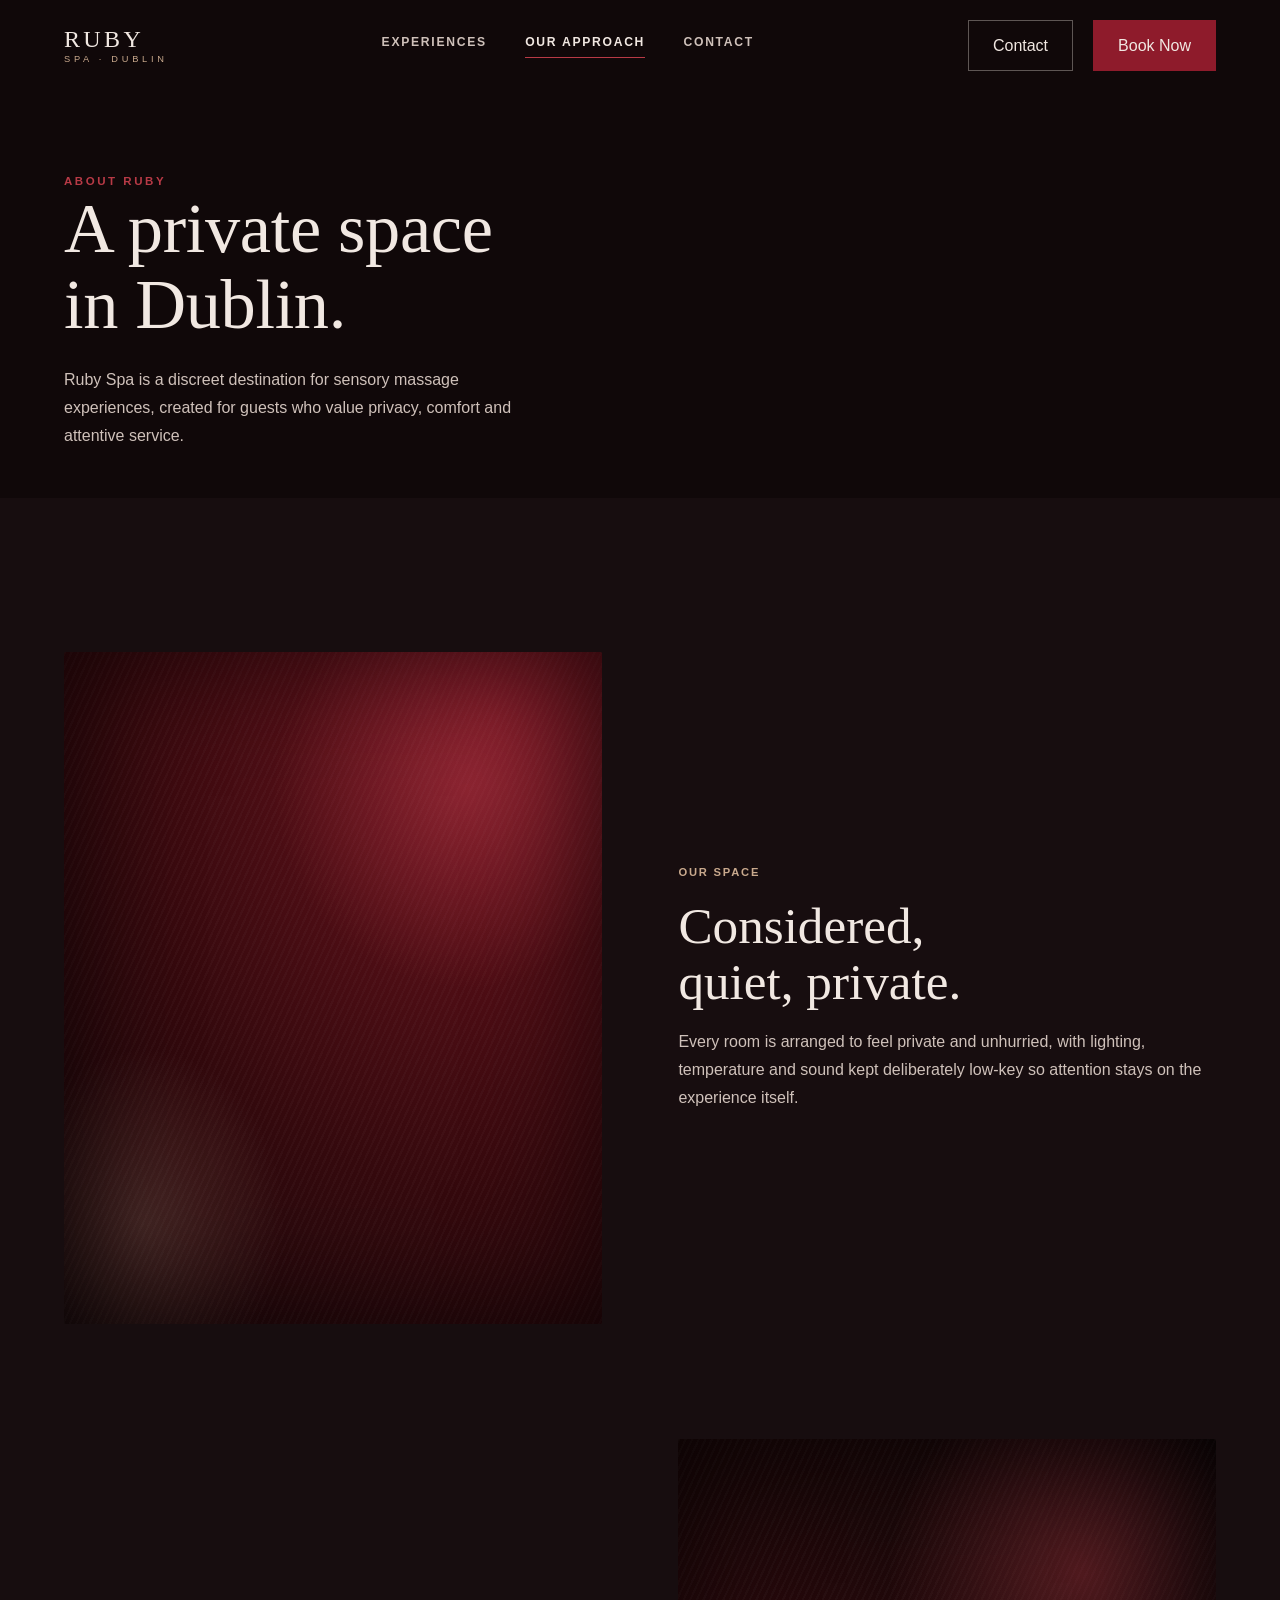
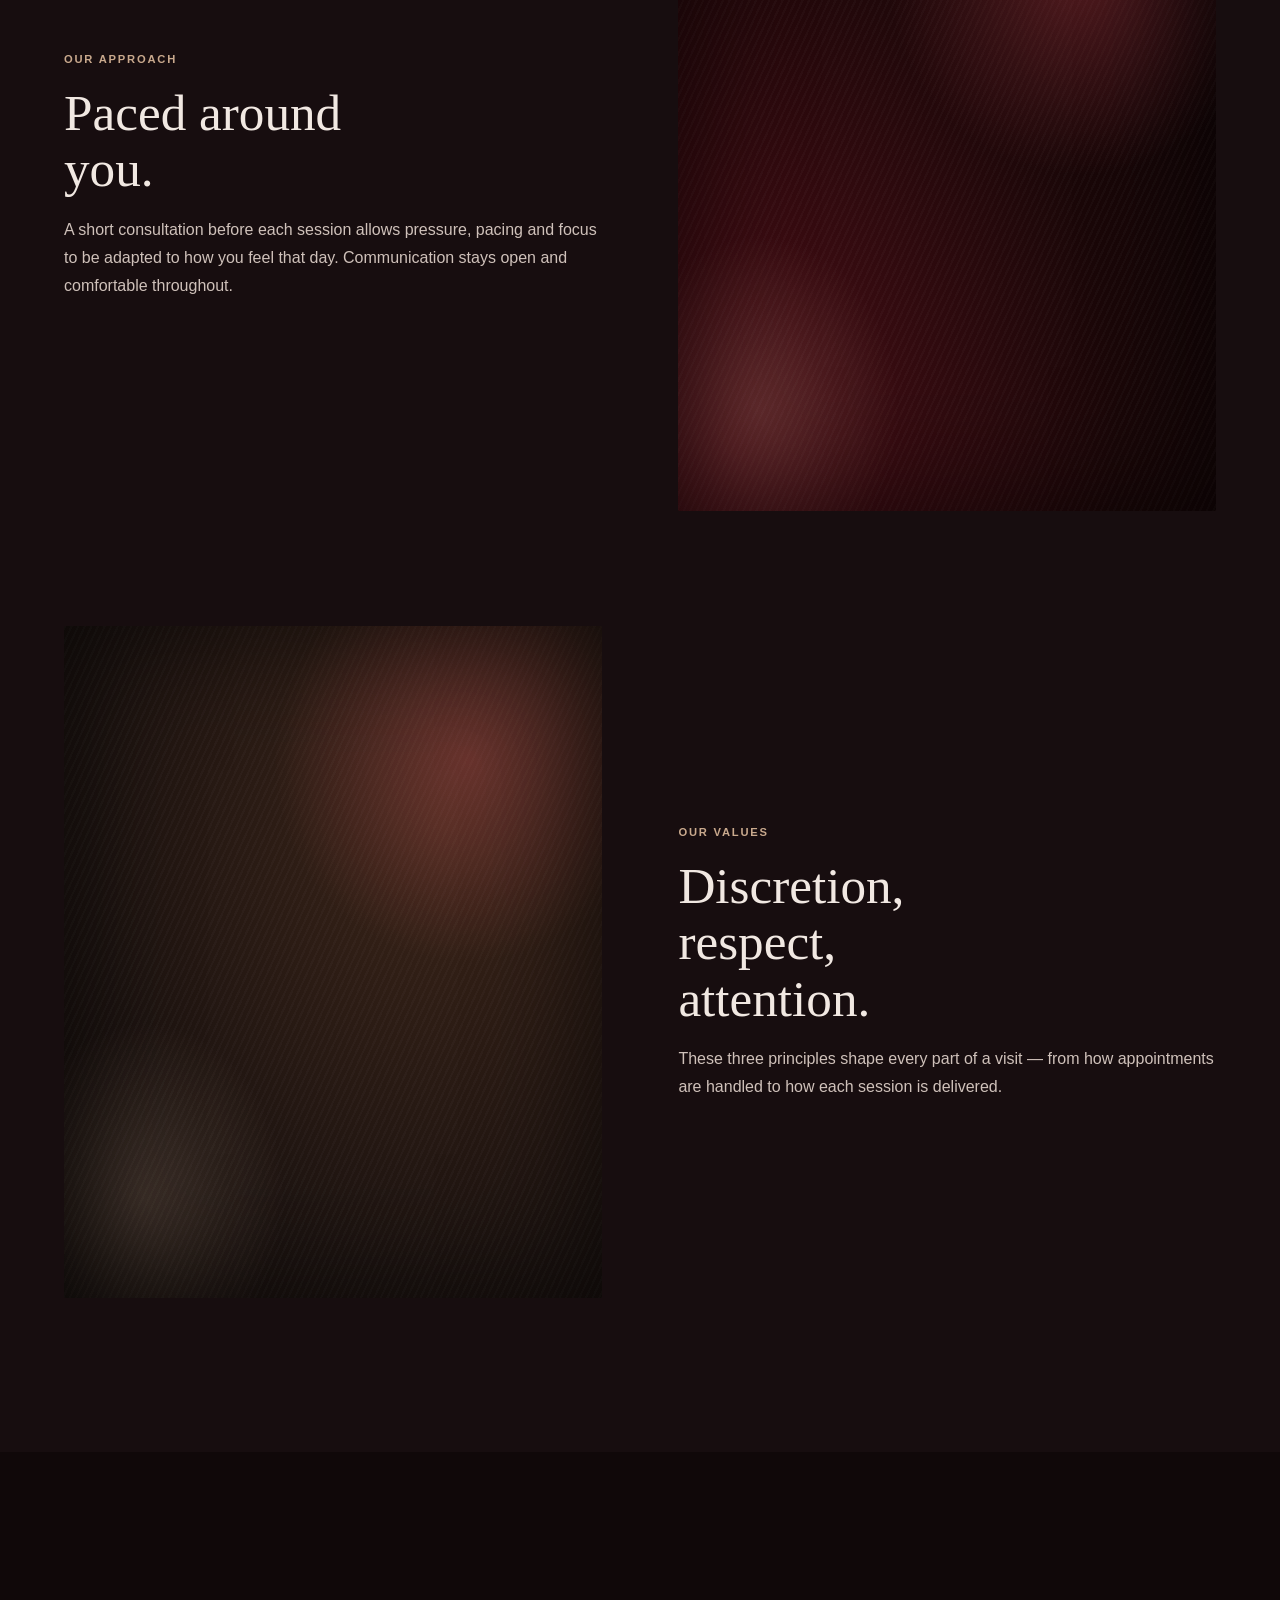
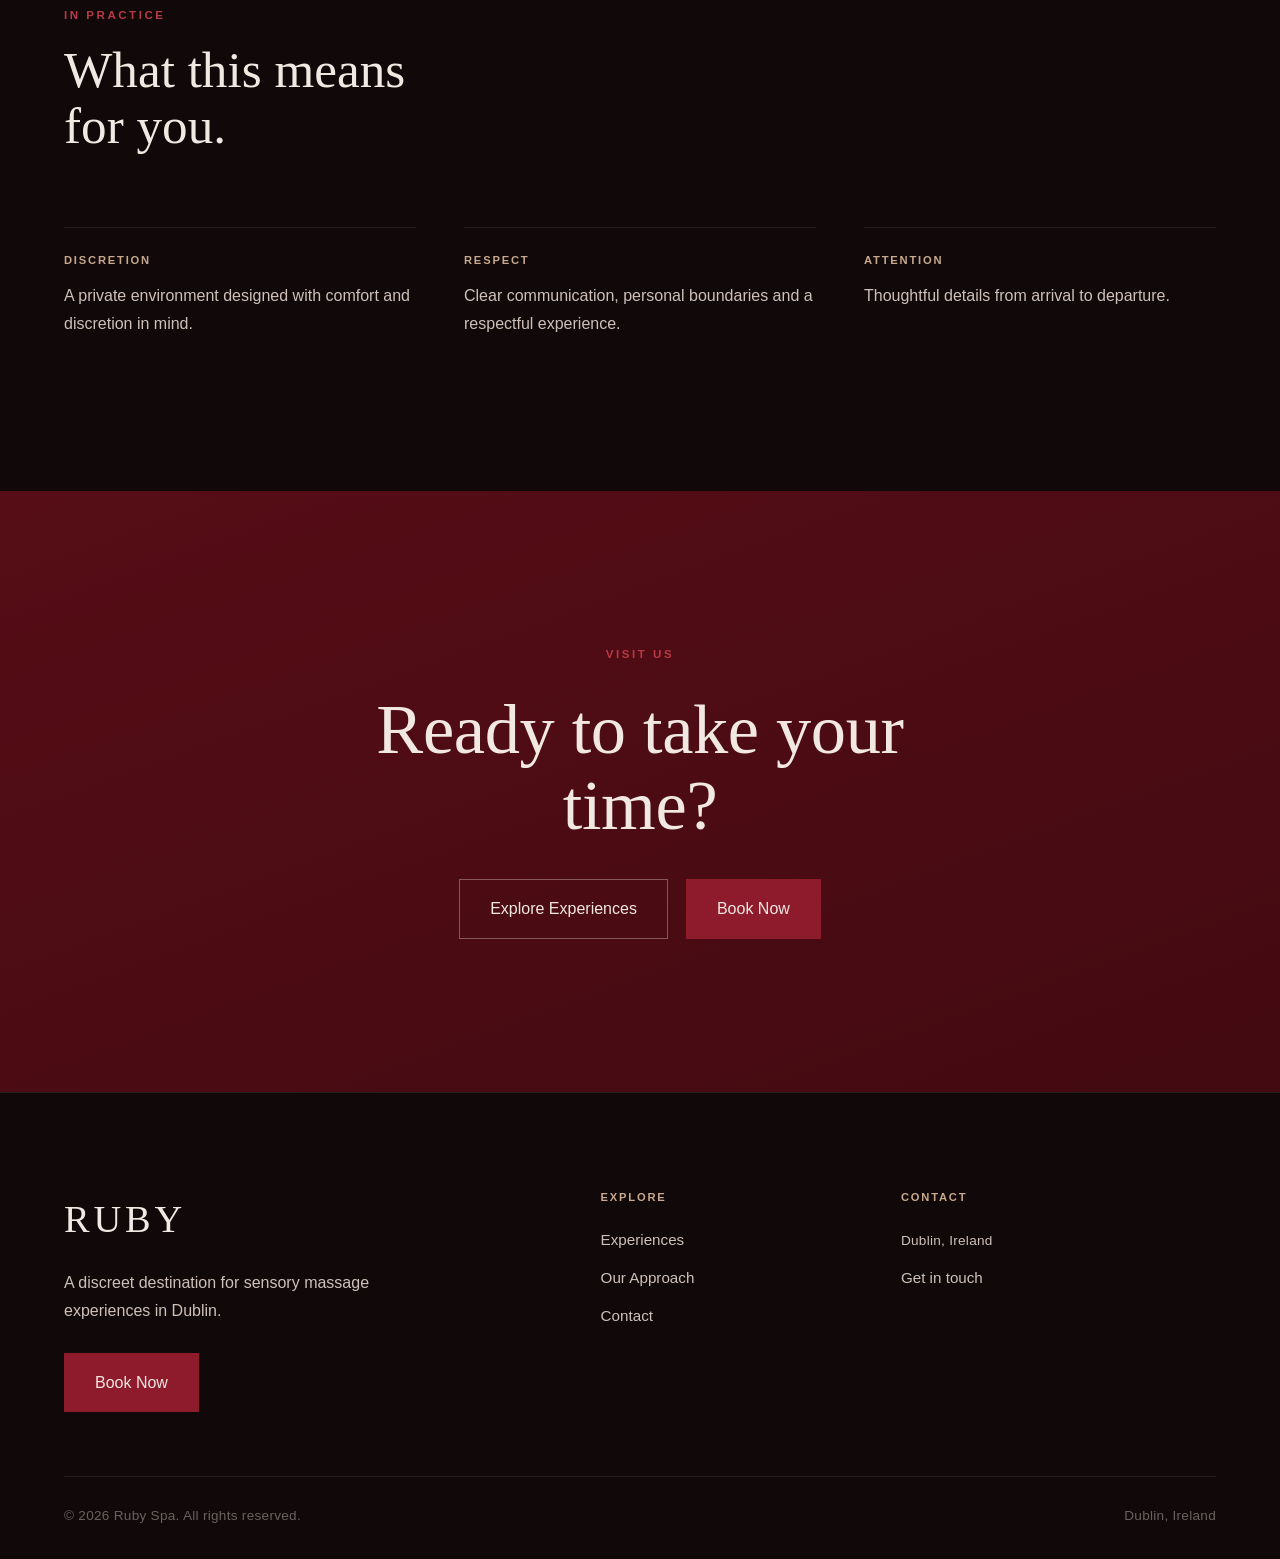
==== about.html @ fb0aacb8 "Initial commit: Ruby Spa premium static rebuild Vanilla HTML5/CSS3/JS reconstruction of rubyspa.ie w" ====
<!DOCTYPE html>
<html lang="en">
<head>
  <meta charset="UTF-8" />
  <meta name="viewport" content="width=device-width, initial-scale=1.0" />
  <title>About — Ruby Spa</title>
  <meta name="description" content="Ruby Spa is a discreet destination for sensory massage experiences in Dublin, created for guests who value privacy and attentive service." />
  <link rel="canonical" href="about.html" />

  <meta property="og:type" content="website" />
  <meta property="og:title" content="About — Ruby Spa" />
  <meta property="og:description" content="A private space in Dublin, created for guests who value privacy and attentive service." />
  <meta property="og:url" content="about.html" />

  <link rel="stylesheet" href="assets/css/style.css" />
</head>
<body>
  <a class="skip-link" href="#main">Skip to content</a>

  <header class="site-header" data-site-header>
    <div class="wrap">
      <a href="index.html" class="logo">RUBY<span>SPA · DUBLIN</span></a>

      <nav class="nav-primary" aria-label="Primary">
        <a href="experiences.html" data-nav-link>Experiences</a>
        <a href="about.html" data-nav-link>Our Approach</a>
        <a href="contact.html" data-nav-link>Contact</a>
      </nav>

      <div class="header-actions">
        <a href="contact.html" class="btn btn-secondary">Contact</a>
        <button class="btn btn-primary" data-book-now>Book Now</button>
        <button class="menu-toggle" data-menu-toggle aria-label="Open menu" aria-expanded="false" aria-controls="mobile-menu">
          <span></span><span></span><span></span>
        </button>
      </div>
    </div>
  </header>

  <div class="mobile-menu" id="mobile-menu" data-mobile-menu>
    <nav aria-label="Mobile">
      <a href="index.html">Home</a>
      <a href="experiences.html">Experiences</a>
      <a href="about.html">Our Approach</a>
      <a href="contact.html">Contact</a>
    </nav>
    <div class="mobile-menu-footer">
      <button class="btn btn-primary" data-book-now>Book Now</button>
      <span class="caption">Dublin, Ireland</span>
    </div>
  </div>

  <main id="main">
    <section class="section about-hero section--espresso">
      <div class="wrap">
        <p class="eyebrow reveal">About Ruby</p>
        <h1 class="h1 reveal reveal-delay-1">A private space<br />in Dublin.</h1>
        <p class="body reveal reveal-delay-2">
          Ruby Spa is a discreet destination for sensory massage experiences, created for guests who value privacy, comfort and attentive service.
        </p>
      </div>
    </section>

    <section class="section section--raised">
      <div class="wrap">
        <div class="about-block">
          <div class="about-figure reveal">
            <div class="photo photo--silk"></div>
          </div>
          <div class="about-copy">
            <p class="label reveal">Our Space</p>
            <h2 class="h2 reveal reveal-delay-1">Considered, quiet, private.</h2>
            <p class="body reveal reveal-delay-2">
              Every room is arranged to feel private and unhurried, with lighting, temperature and sound kept deliberately low-key so attention stays on the experience itself.
            </p>
          </div>
        </div>

        <div class="about-block">
          <div class="about-figure reveal">
            <div class="photo photo--velvet"></div>
          </div>
          <div class="about-copy">
            <p class="label reveal">Our Approach</p>
            <h2 class="h2 reveal reveal-delay-1">Paced around you.</h2>
            <p class="body reveal reveal-delay-2">
              A short consultation before each session allows pressure, pacing and focus to be adapted to how you feel that day. Communication stays open and comfortable throughout.
            </p>
          </div>
        </div>

        <div class="about-block">
          <div class="about-figure reveal">
            <div class="photo photo--copper"></div>
          </div>
          <div class="about-copy">
            <p class="label reveal">Our Values</p>
            <h2 class="h2 reveal reveal-delay-1">Discretion, respect, attention.</h2>
            <p class="body reveal reveal-delay-2">
              These three principles shape every part of a visit — from how appointments are handled to how each session is delivered.
            </p>
          </div>
        </div>
      </div>
    </section>

    <section class="section section--espresso">
      <div class="wrap">
        <div class="section-head">
          <p class="eyebrow reveal">In Practice</p>
          <h2 class="h2 reveal reveal-delay-1">What this means for you.</h2>
        </div>
        <div class="values-list">
          <div class="values-item reveal">
            <p class="label">Discretion</p>
            <p class="body">A private environment designed with comfort and discretion in mind.</p>
          </div>
          <div class="values-item reveal reveal-delay-1">
            <p class="label">Respect</p>
            <p class="body">Clear communication, personal boundaries and a respectful experience.</p>
          </div>
          <div class="values-item reveal reveal-delay-2">
            <p class="label">Attention</p>
            <p class="body">Thoughtful details from arrival to departure.</p>
          </div>
        </div>
      </div>
    </section>

    <section class="section section--ruby">
      <div class="wrap atmosphere">
        <p class="eyebrow reveal">Visit Us</p>
        <h2 class="h1 reveal reveal-delay-1">Ready to take your time?</h2>
        <div class="hero-actions reveal reveal-delay-2" style="justify-content:center;margin-top:8px;">
          <a href="experiences.html" class="btn btn-secondary">Explore Experiences</a>
          <button class="btn btn-primary" data-book-now>Book Now</button>
        </div>
      </div>
    </section>
  </main>

  <footer class="site-footer">
    <div class="wrap">
      <div class="footer-top">
        <div class="footer-brand">
          <div class="footer-logo">RUBY</div>
          <p class="body footer-desc">A discreet destination for sensory massage experiences in Dublin.</p>
          <button class="btn btn-primary" data-book-now>Book Now</button>
        </div>
        <div class="footer-col">
          <p class="label">Explore</p>
          <ul>
            <li><a href="experiences.html">Experiences</a></li>
            <li><a href="about.html">Our Approach</a></li>
            <li><a href="contact.html">Contact</a></li>
          </ul>
        </div>
        <div class="footer-col">
          <p class="label">Contact</p>
          <ul>
            <li><span class="caption">Dublin, Ireland</span></li>
            <li><a href="contact.html">Get in touch</a></li>
          </ul>
        </div>
      </div>
      <div class="footer-bottom">
        <span class="caption">© <span data-year></span> Ruby Spa. All rights reserved.</span>
        <span class="caption">Dublin, Ireland</span>
      </div>
    </div>
  </footer>

  <script src="assets/js/main.js"></script>
</body>
</html>
---- assets/css/style.css ----
/* ============================================================
   RUBY SPA — Stylesheet
   ============================================================
   1. Reset
   2. Variables
   3. Typography
   4. Utilities
   5. Buttons
   6. Header
   7. Hero
   8. Sections
   9. Experiences
   10. About
   11. Contact
   12. Footer
   13. Animations
   14. Responsive
   15. Accessibility
   ============================================================ */

/* ============================================================
   1. RESET
   ============================================================ */
*,
*::before,
*::after {
  box-sizing: border-box;
  margin: 0;
  padding: 0;
}

html {
  scroll-behavior: smooth;
}

body {
  min-height: 100vh;
  overflow-x: hidden;
}

img {
  max-width: 100%;
  display: block;
}

a {
  color: inherit;
  text-decoration: none;
}

ul,
ol {
  list-style: none;
}

button,
input,
textarea {
  font: inherit;
  color: inherit;
  background: none;
  border: none;
}

button {
  cursor: pointer;
}

/* ============================================================
   2. VARIABLES
   ============================================================ */
:root {
  /* Brand palette */
  --ruby-deep: #560d16;
  --ruby: #8e1b2b;
  --ruby-light: #b83a46;
  --espresso: #160b0d;
  --ivory: #f1e8e2;
  --muted-ivory: #cfc1ba;
  --copper: #c9a98d;

  /* Derived surfaces */
  --surface-0: #100809;
  --surface-1: #170d0f;
  --surface-2: #1f1315;
  --surface-hairline: rgba(241, 232, 226, 0.1);
  --surface-hairline-strong: rgba(241, 232, 226, 0.18);
  --overlay-scrim: rgba(11, 6, 7, 0.55);

  /* Type */
  --font-display: "Cormorant Garamond", "Times New Roman", serif;
  --font-body: "Manrope", -apple-system, BlinkMacSystemFont, "Segoe UI", sans-serif;

  /* Motion */
  --ease-editorial: cubic-bezier(0.22, 1, 0.36, 1);
  --dur-fast: 250ms;
  --dur-med: 450ms;
  --dur-slow: 700ms;

  /* Layout */
  --max-width: 1360px;
  --gutter: clamp(20px, 5vw, 72px);
  --header-h: 92px;
  --header-h-scrolled: 72px;
}

/* ============================================================
   3. TYPOGRAPHY
   ============================================================ */
@import url("https://fonts.googleapis.com/css2?family=Cormorant+Garamond:ital,wght@0,300;0,400;0,500;0,600;1,400&family=Manrope:wght@300;400;500;600;700&display=swap");

body {
  background: var(--espresso);
  color: var(--ivory);
  font-family: var(--font-body);
  font-weight: 400;
  line-height: 1.6;
  font-size: 16px;
  -webkit-font-smoothing: antialiased;
  -moz-osx-font-smoothing: grayscale;
}

.display {
  font-family: var(--font-display);
  font-weight: 400;
  line-height: 1.02;
  letter-spacing: -0.01em;
  font-size: clamp(3.2rem, 8vw, 7.5rem);
}

.h1 {
  font-family: var(--font-display);
  font-weight: 400;
  line-height: 1.08;
  letter-spacing: -0.005em;
  font-size: clamp(2.6rem, 5.5vw, 4.6rem);
}

.h2 {
  font-family: var(--font-display);
  font-weight: 400;
  line-height: 1.1;
  font-size: clamp(2rem, 4vw, 3.2rem);
}

.h3 {
  font-family: var(--font-display);
  font-weight: 500;
  line-height: 1.2;
  font-size: clamp(1.4rem, 2.4vw, 1.9rem);
}

.body {
  font-family: var(--font-body);
  font-weight: 400;
  font-size: clamp(1rem, 1.1vw, 1.125rem);
  line-height: 1.75;
  color: var(--muted-ivory);
}

.eyebrow {
  font-family: var(--font-body);
  font-weight: 600;
  font-size: 0.72rem;
  letter-spacing: 0.22em;
  text-transform: uppercase;
  color: var(--ruby-light);
}

.caption {
  font-family: var(--font-body);
  font-weight: 400;
  font-size: 0.85rem;
  letter-spacing: 0.02em;
  color: var(--muted-ivory);
}

.label {
  font-family: var(--font-body);
  font-weight: 600;
  font-size: 0.7rem;
  letter-spacing: 0.16em;
  text-transform: uppercase;
  color: var(--copper);
}

.button {
  font-family: var(--font-body);
  font-weight: 600;
  font-size: 0.78rem;
  letter-spacing: 0.14em;
  text-transform: uppercase;
}

p a {
  color: var(--ruby-light);
  border-bottom: 1px solid currentColor;
}

/* ============================================================
   4. UTILITIES
   ============================================================ */
.wrap {
  width: 100%;
  max-width: var(--max-width);
  margin: 0 auto;
  padding-left: var(--gutter);
  padding-right: var(--gutter);
}

.section {
  position: relative;
  padding: clamp(72px, 12vw, 160px) 0;
}

.section--tight {
  padding: clamp(48px, 8vw, 96px) 0;
}

.section--ruby {
  background: linear-gradient(160deg, var(--ruby-deep) 0%, #430a11 100%);
}

.section--espresso {
  background: var(--surface-0);
}

.section--raised {
  background: var(--surface-1);
}

.rule {
  height: 1px;
  width: 100%;
  background: var(--surface-hairline);
  border: none;
}

.rule--accent {
  height: 1px;
  width: 48px;
  background: var(--ruby-light);
  border: none;
}

.num {
  font-family: var(--font-display);
  font-weight: 300;
  color: transparent;
  -webkit-text-stroke: 1px var(--surface-hairline-strong);
  font-size: clamp(4rem, 10vw, 9rem);
  line-height: 1;
  user-select: none;
}

.center {
  text-align: center;
}

.visually-hidden {
  position: absolute;
  width: 1px;
  height: 1px;
  padding: 0;
  margin: -1px;
  overflow: hidden;
  clip: rect(0, 0, 0, 0);
  white-space: nowrap;
  border: 0;
}

.reveal {
  opacity: 0;
  transform: translateY(28px);
  transition: opacity var(--dur-slow) var(--ease-editorial),
    transform var(--dur-slow) var(--ease-editorial);
}

.reveal.is-visible {
  opacity: 1;
  transform: translateY(0);
}

.reveal-delay-1 { transition-delay: 90ms; }
.reveal-delay-2 { transition-delay: 180ms; }
.reveal-delay-3 { transition-delay: 270ms; }
.reveal-delay-4 { transition-delay: 360ms; }

/* Generated atmosphere surfaces (stand-ins for photography) */
.photo {
  position: relative;
  width: 100%;
  overflow: hidden;
  background: radial-gradient(120% 140% at 20% 15%, #3a0d14 0%, #1c0709 55%, #0c0405 100%);
}

.photo::before {
  content: "";
  position: absolute;
  inset: 0;
  background-image:
    radial-gradient(60% 50% at 75% 20%, rgba(184, 58, 70, 0.35), transparent 60%),
    radial-gradient(40% 40% at 15% 85%, rgba(201, 169, 141, 0.18), transparent 65%),
    repeating-linear-gradient(115deg, rgba(255, 255, 255, 0.025) 0 2px, transparent 2px 6px);
  mix-blend-mode: screen;
}

.photo::after {
  content: "";
  position: absolute;
  inset: 0;
  box-shadow: inset 0 0 120px rgba(0, 0, 0, 0.55);
}

.photo--silk { background: radial-gradient(130% 130% at 80% 10%, #6e131e 0%, #34090d 55%, #100608 100%); }
.photo--velvet { background: radial-gradient(120% 140% at 10% 90%, #4a0e16 0%, #1a0708 60%, #0b0405 100%); }
.photo--copper { background: radial-gradient(120% 120% at 70% 30%, #3a2418 0%, #1c1310 55%, #0d0908 100%); }
.photo--espresso { background: radial-gradient(120% 120% at 30% 70%, #2a1214 0%, #150a0b 60%, #0a0405 100%); }

/* ============================================================
   5. BUTTONS
   ============================================================ */
.btn {
  position: relative;
  display: inline-flex;
  align-items: center;
  gap: 10px;
  padding: 16px 30px;
  transition: background var(--dur-fast) var(--ease-editorial),
    border-color var(--dur-fast) var(--ease-editorial),
    color var(--dur-fast) var(--ease-editorial),
    transform var(--dur-fast) var(--ease-editorial);
}

.btn-primary {
  background: var(--ruby);
  color: var(--ivory);
  border: 1px solid var(--ruby);
}

.btn-primary:hover {
  background: var(--ruby-light);
  border-color: var(--ruby-light);
  transform: translateY(-2px);
}

.btn-secondary {
  background: transparent;
  color: var(--ivory);
  border: 1px solid rgba(241, 232, 226, 0.35);
}

.btn-secondary:hover {
  border-color: var(--ivory);
  background: rgba(241, 232, 226, 0.06);
  transform: translateY(-2px);
}

.btn:focus-visible {
  outline: 1px solid var(--ivory);
  outline-offset: 4px;
}

.link-arrow {
  display: inline-flex;
  align-items: center;
  gap: 8px;
  font-family: var(--font-body);
  font-weight: 600;
  font-size: 0.78rem;
  letter-spacing: 0.12em;
  text-transform: uppercase;
  color: var(--ivory);
  padding-bottom: 4px;
  border-bottom: 1px solid rgba(241, 232, 226, 0.25);
  transition: border-color var(--dur-fast) var(--ease-editorial), gap var(--dur-fast) var(--ease-editorial);
}

.link-arrow:hover {
  border-color: var(--ruby-light);
  gap: 12px;
}

.link-arrow svg {
  width: 14px;
  height: 14px;
  transition: transform var(--dur-fast) var(--ease-editorial);
}

.link-arrow:hover svg {
  transform: translateX(3px);
}

/* ============================================================
   6. HEADER
   ============================================================ */
.site-header {
  position: fixed;
  top: 0;
  left: 0;
  right: 0;
  z-index: 100;
  height: var(--header-h);
  display: flex;
  align-items: center;
  background: transparent;
  border-bottom: 1px solid transparent;
  transition: height var(--dur-med) var(--ease-editorial),
    background var(--dur-med) var(--ease-editorial),
    border-color var(--dur-med) var(--ease-editorial),
    backdrop-filter var(--dur-med) var(--ease-editorial);
}

.site-header.is-scrolled {
  height: var(--header-h-scrolled);
  background: rgba(16, 8, 9, 0.78);
  backdrop-filter: blur(14px);
  -webkit-backdrop-filter: blur(14px);
  border-bottom: 1px solid var(--surface-hairline);
}

.site-header .wrap {
  display: flex;
  align-items: center;
  justify-content: space-between;
  width: 100%;
}

.logo {
  font-family: var(--font-display);
  font-size: 1.5rem;
  letter-spacing: 0.14em;
  color: var(--ivory);
  line-height: 1;
  display: flex;
  flex-direction: column;
}

.logo span {
  font-family: var(--font-body);
  font-size: 0.58rem;
  letter-spacing: 0.4em;
  color: var(--copper);
  margin-top: 4px;
}

.nav-primary {
  display: flex;
  align-items: center;
  gap: clamp(28px, 3vw, 48px);
}

.nav-primary a {
  font-family: var(--font-body);
  font-size: 0.76rem;
  font-weight: 600;
  letter-spacing: 0.14em;
  text-transform: uppercase;
  color: var(--muted-ivory);
  position: relative;
  padding-bottom: 6px;
}

.nav-primary a::after {
  content: "";
  position: absolute;
  left: 0;
  bottom: 0;
  height: 1px;
  width: 0;
  background: var(--ruby-light);
  transition: width var(--dur-fast) var(--ease-editorial);
}

.nav-primary a:hover,
.nav-primary a.is-active {
  color: var(--ivory);
}

.nav-primary a:hover::after,
.nav-primary a.is-active::after {
  width: 100%;
}

.header-actions {
  display: flex;
  align-items: center;
  gap: 20px;
}

.header-actions .btn {
  padding: 12px 24px;
}

.menu-toggle {
  display: none;
  flex-direction: column;
  justify-content: center;
  gap: 5px;
  width: 32px;
  height: 32px;
  z-index: 210;
}

.menu-toggle span {
  display: block;
  height: 1px;
  width: 100%;
  background: var(--ivory);
  transition: transform var(--dur-fast) var(--ease-editorial),
    opacity var(--dur-fast) var(--ease-editorial);
}

.menu-toggle[aria-expanded="true"] span:nth-child(1) {
  transform: translateY(6px) rotate(45deg);
}

.menu-toggle[aria-expanded="true"] span:nth-child(2) {
  opacity: 0;
}

.menu-toggle[aria-expanded="true"] span:nth-child(3) {
  transform: translateY(-6px) rotate(-45deg);
}

/* Mobile fullscreen menu */
.mobile-menu {
  position: fixed;
  inset: 0;
  z-index: 200;
  background: var(--espresso);
  display: flex;
  flex-direction: column;
  justify-content: center;
  padding: var(--gutter);
  opacity: 0;
  visibility: hidden;
  transform: translateY(-12px);
  transition: opacity var(--dur-med) var(--ease-editorial),
    transform var(--dur-med) var(--ease-editorial),
    visibility 0s linear var(--dur-med);
}

.mobile-menu.is-open {
  opacity: 1;
  visibility: visible;
  transform: translateY(0);
  transition: opacity var(--dur-med) var(--ease-editorial),
    transform var(--dur-med) var(--ease-editorial),
    visibility 0s linear 0s;
}

.mobile-menu nav {
  display: flex;
  flex-direction: column;
  gap: 6px;
}

.mobile-menu a {
  font-family: var(--font-display);
  font-size: clamp(2.4rem, 11vw, 3.4rem);
  color: var(--ivory);
  padding: 10px 0;
  border-bottom: 1px solid var(--surface-hairline);
  opacity: 0;
  transform: translateY(16px);
  transition: opacity var(--dur-med) var(--ease-editorial),
    transform var(--dur-med) var(--ease-editorial),
    color var(--dur-fast) var(--ease-editorial);
}

.mobile-menu.is-open a {
  opacity: 1;
  transform: translateY(0);
}

.mobile-menu.is-open a:nth-child(1) { transition-delay: 80ms; }
.mobile-menu.is-open a:nth-child(2) { transition-delay: 140ms; }
.mobile-menu.is-open a:nth-child(3) { transition-delay: 200ms; }
.mobile-menu.is-open a:nth-child(4) { transition-delay: 260ms; }

.mobile-menu a:hover {
  color: var(--ruby-light);
}

.mobile-menu-footer {
  margin-top: 48px;
  display: flex;
  flex-direction: column;
  gap: 20px;
  align-items: flex-start;
}

body.menu-open {
  overflow: hidden;
}

/* ============================================================
   7. HERO
   ============================================================ */
.hero {
  position: relative;
  min-height: 100vh;
  display: flex;
  align-items: flex-end;
  overflow: hidden;
  background: var(--espresso);
}

.hero-bg {
  position: absolute;
  inset: -4%;
  z-index: 0;
  background:
    radial-gradient(60% 55% at 78% 18%, rgba(184, 58, 70, 0.4), transparent 60%),
    radial-gradient(45% 45% at 12% 85%, rgba(201, 169, 141, 0.14), transparent 65%),
    radial-gradient(140% 120% at 30% 10%, #4a0e16 0%, #1c0708 55%, #0a0405 100%);
  will-change: transform;
  transition: transform 120ms linear;
}

.hero-bg::after {
  content: "";
  position: absolute;
  inset: 0;
  background-image: repeating-linear-gradient(
    100deg,
    rgba(255, 255, 255, 0.02) 0 2px,
    transparent 2px 5px
  );
}

.hero-scrim {
  position: absolute;
  inset: 0;
  z-index: 1;
  background: linear-gradient(180deg, rgba(11, 6, 7, 0.25) 0%, rgba(11, 6, 7, 0.35) 45%, rgba(9, 5, 6, 0.92) 100%);
}

.hero-content {
  position: relative;
  z-index: 2;
  width: 100%;
  padding-bottom: clamp(64px, 9vw, 112px);
}

.hero-content .eyebrow {
  margin-bottom: 22px;
}

.hero-content .display {
  color: var(--ivory);
  max-width: 16ch;
}

.hero-content .display em {
  font-style: italic;
  color: var(--ruby-light);
}

.hero-sub {
  margin-top: 26px;
  max-width: 46ch;
}

.hero-actions {
  margin-top: 40px;
  display: flex;
  flex-wrap: wrap;
  gap: 18px;
}

.hero-scroll {
  position: absolute;
  right: var(--gutter);
  bottom: 40px;
  z-index: 2;
  display: flex;
  align-items: center;
  gap: 14px;
  color: var(--muted-ivory);
}

.hero-scroll .caption {
  writing-mode: vertical-rl;
  letter-spacing: 0.2em;
  text-transform: uppercase;
  font-size: 0.68rem;
}

.scroll-indicator {
  width: 1px;
  height: 56px;
  background: rgba(241, 232, 226, 0.25);
  position: relative;
  overflow: hidden;
}

.scroll-indicator::after {
  content: "";
  position: absolute;
  top: -100%;
  left: 0;
  width: 100%;
  height: 100%;
  background: var(--ruby-light);
  animation: scrollLine 2.2s var(--ease-editorial) infinite;
}

@keyframes scrollLine {
  0% { top: -100%; }
  60% { top: 100%; }
  100% { top: 100%; }
}

/* ============================================================
   8. SECTIONS — shared editorial layouts
   ============================================================ */

/* Intro (asymmetric two-column) */
.intro-grid {
  display: grid;
  grid-template-columns: 0.85fr 1.15fr;
  gap: clamp(32px, 6vw, 96px);
  align-items: center;
}

.intro-figure {
  position: relative;
}

.intro-figure .photo {
  aspect-ratio: 4 / 5;
  border-radius: 2px;
}

.intro-num {
  position: absolute;
  top: -32px;
  left: -18px;
  z-index: 1;
}

.intro-copy .eyebrow {
  margin-bottom: 20px;
}

.intro-copy .h2 {
  margin-bottom: 24px;
  max-width: 12ch;
}

.intro-copy .body {
  max-width: 46ch;
  margin-bottom: 32px;
}

/* Atmosphere (pause section) */
.atmosphere {
  text-align: center;
  display: flex;
  flex-direction: column;
  align-items: center;
  gap: 28px;
}

.atmosphere .h1 {
  max-width: 18ch;
}

.atmosphere .body {
  max-width: 40ch;
  margin: 0 auto;
}

.atmosphere-figure {
  margin-top: 48px;
  width: 100%;
  max-width: 920px;
}

.atmosphere-figure .photo {
  aspect-ratio: 21 / 9;
  border-radius: 2px;
}

/* Editorial image reveal */
.editorial-image {
  position: relative;
  width: 100%;
  height: clamp(420px, 70vh, 820px);
  overflow: hidden;
}

.editorial-image .photo {
  position: absolute;
  inset: 0;
  height: 100%;
  transform: scale(1.08);
  transition: transform 1.4s var(--ease-editorial);
}

.editorial-image.is-visible .photo {
  transform: scale(1);
}

.editorial-caption {
  position: absolute;
  left: var(--gutter);
  bottom: clamp(32px, 6vw, 72px);
  z-index: 2;
  color: var(--ivory);
}

.editorial-caption .num {
  margin-bottom: 8px;
}

.editorial-caption .h2 {
  text-transform: uppercase;
  letter-spacing: 0.01em;
}

/* Approach (three vertical editorial blocks) */
.approach-list {
  display: flex;
  flex-direction: column;
}

.approach-item {
  display: grid;
  grid-template-columns: 140px 1fr;
  gap: clamp(24px, 4vw, 64px);
  padding: clamp(36px, 5vw, 56px) 0;
  border-top: 1px solid var(--surface-hairline);
  align-items: baseline;
}

.approach-item:last-child {
  border-bottom: 1px solid var(--surface-hairline);
}

.approach-item .label {
  color: var(--ruby-light);
}

.approach-item .h2 {
  margin-bottom: 14px;
}

.approach-item .body {
  max-width: 52ch;
}

/* Section headers */
.section-head {
  margin-bottom: clamp(40px, 6vw, 72px);
}

.section-head .eyebrow {
  margin-bottom: 18px;
}

.section-head .h2 {
  max-width: 16ch;
}

/* ============================================================
   9. EXPERIENCES
   ============================================================ */
.menu-list {
  display: flex;
  flex-direction: column;
}

.menu-item {
  display: grid;
  grid-template-columns: 90px 1.1fr 1fr;
  align-items: center;
  gap: clamp(20px, 4vw, 48px);
  padding: clamp(28px, 4vw, 44px) 0;
  border-top: 1px solid var(--surface-hairline);
  transition: background var(--dur-fast) var(--ease-editorial);
}

.menu-list .menu-item:last-child {
  border-bottom: 1px solid var(--surface-hairline);
}

.menu-item-num {
  font-family: var(--font-display);
  font-size: 1.4rem;
  color: var(--copper);
}

.menu-item-info .h3 {
  margin-bottom: 8px;
  transition: transform var(--dur-med) var(--ease-editorial), color var(--dur-fast) var(--ease-editorial);
}

.menu-item-meta {
  display: flex;
  gap: 16px;
  align-items: center;
}

.menu-item-figure {
  position: relative;
  overflow: hidden;
  aspect-ratio: 5 / 4;
  border-radius: 2px;
}

.menu-item-figure .photo {
  position: absolute;
  inset: 0;
  transition: transform var(--dur-slow) var(--ease-editorial);
}

.menu-item-price {
  font-family: var(--font-display);
  font-size: 1.3rem;
  color: var(--ivory);
}

.menu-item-actions {
  display: flex;
  align-items: center;
  justify-content: space-between;
  gap: 16px;
  margin-top: 18px;
}

.menu-item-rule {
  height: 1px;
  width: 32px;
  background: var(--ruby-light);
  transition: width var(--dur-med) var(--ease-editorial);
}

.menu-item:hover .menu-item-figure .photo {
  transform: scale(1.03);
}

.menu-item:hover .menu-item-info .h3 {
  transform: translateX(6px);
  color: var(--ruby-light);
}

.menu-item:hover .menu-item-rule {
  width: 56px;
}

/* Experience detail page */
.exp-detail-head {
  display: grid;
  grid-template-columns: 1fr 1fr;
  gap: clamp(32px, 6vw, 80px);
  align-items: center;
}

.exp-detail-figure .photo {
  aspect-ratio: 4 / 5;
  border-radius: 2px;
}

.exp-detail-meta {
  display: flex;
  gap: 24px;
  align-items: center;
  margin: 22px 0 28px;
}

.exp-detail-price {
  font-family: var(--font-display);
  font-size: 2rem;
  color: var(--ivory);
}

.exp-detail-body {
  margin-top: clamp(56px, 8vw, 96px);
  display: grid;
  grid-template-columns: 1fr 1fr;
  gap: clamp(32px, 6vw, 80px);
}

.exp-detail-block h3 {
  margin-bottom: 16px;
}

.exp-detail-block .body {
  max-width: 52ch;
}

.exp-detail-block ul {
  display: flex;
  flex-direction: column;
  gap: 10px;
}

.exp-detail-block ul li {
  padding-left: 18px;
  position: relative;
  color: var(--muted-ivory);
  font-size: 0.98rem;
}

.exp-detail-block ul li::before {
  content: "";
  position: absolute;
  left: 0;
  top: 10px;
  width: 6px;
  height: 1px;
  background: var(--ruby-light);
}

.exp-detail-cta {
  margin-top: clamp(48px, 7vw, 80px);
  display: flex;
  align-items: center;
  gap: 24px;
  flex-wrap: wrap;
}

/* Experiences index intro */
.experiences-hero {
  padding-top: calc(var(--header-h) + 64px);
}

/* ============================================================
   10. ABOUT
   ============================================================ */
.about-hero {
  padding-top: calc(var(--header-h) + 80px);
  padding-bottom: 48px;
}

.about-hero .h1 {
  max-width: 14ch;
}

.about-hero .body {
  margin-top: 24px;
  max-width: 54ch;
}

.about-block {
  display: grid;
  grid-template-columns: 1fr 1fr;
  gap: clamp(32px, 6vw, 88px);
  align-items: center;
}

.about-block:nth-child(even) .about-figure {
  order: 2;
}

.about-figure .photo {
  aspect-ratio: 4 / 5;
  border-radius: 2px;
}

.about-copy .label {
  margin-bottom: 16px;
}

.about-copy .h2 {
  margin-bottom: 18px;
  max-width: 12ch;
}

.about-block + .about-block {
  margin-top: clamp(64px, 9vw, 120px);
}

.values-list {
  display: grid;
  grid-template-columns: repeat(3, 1fr);
  gap: clamp(24px, 4vw, 48px);
}

.values-item {
  padding-top: 24px;
  border-top: 1px solid var(--surface-hairline);
}

.values-item .label {
  margin-bottom: 12px;
}

/* ============================================================
   11. CONTACT
   ============================================================ */
.contact-hero {
  padding-top: calc(var(--header-h) + 80px);
  padding-bottom: 48px;
}

.contact-hero .h1 {
  max-width: 16ch;
}

.contact-grid {
  display: grid;
  grid-template-columns: 1fr 1fr;
  gap: clamp(32px, 6vw, 88px);
}

.contact-details {
  display: flex;
  flex-direction: column;
  gap: clamp(28px, 4vw, 44px);
}

.contact-detail {
  padding-top: 20px;
  border-top: 1px solid var(--surface-hairline);
}

.contact-detail .label {
  margin-bottom: 10px;
}

.contact-detail .h3 {
  margin-bottom: 4px;
}

.contact-detail a:hover {
  color: var(--ruby-light);
}

.contact-map .photo {
  aspect-ratio: 4 / 3.4;
  border-radius: 2px;
  display: flex;
  align-items: center;
  justify-content: center;
}

.contact-map .photo span {
  font-family: var(--font-body);
  font-size: 0.72rem;
  letter-spacing: 0.16em;
  text-transform: uppercase;
  color: var(--muted-ivory);
}

.before-visit {
  margin-top: clamp(64px, 9vw, 120px);
}

.before-visit-grid {
  display: grid;
  grid-template-columns: repeat(2, 1fr);
  gap: clamp(24px, 4vw, 48px);
  margin-top: clamp(32px, 5vw, 56px);
}

.before-visit-item {
  padding-top: 22px;
  border-top: 1px solid var(--surface-hairline);
}

.before-visit-item .label {
  margin-bottom: 10px;
}

/* ============================================================
   12. FOOTER
   ============================================================ */
.site-footer {
  background: var(--surface-0);
  border-top: 1px solid var(--surface-hairline);
  padding: clamp(56px, 8vw, 96px) 0 32px;
}

.footer-top {
  display: grid;
  grid-template-columns: 1.2fr 0.6fr 0.8fr;
  gap: clamp(32px, 5vw, 64px);
  padding-bottom: clamp(40px, 6vw, 64px);
}

.footer-logo {
  font-family: var(--font-display);
  font-size: 2.4rem;
  letter-spacing: 0.1em;
  color: var(--ivory);
  margin-bottom: 18px;
}

.footer-desc {
  max-width: 36ch;
  margin-bottom: 28px;
}

.footer-col .label {
  margin-bottom: 20px;
}

.footer-col ul {
  display: flex;
  flex-direction: column;
  gap: 12px;
}

.footer-col a {
  color: var(--muted-ivory);
  font-size: 0.95rem;
}

.footer-col a:hover {
  color: var(--ruby-light);
}

.footer-bottom {
  display: flex;
  align-items: center;
  justify-content: space-between;
  flex-wrap: wrap;
  gap: 16px;
  padding-top: 28px;
  border-top: 1px solid var(--surface-hairline);
}

.footer-bottom .caption {
  color: rgba(241, 232, 226, 0.4);
}

/* ============================================================
   13. ANIMATIONS
   ============================================================ */
.fade-up {
  opacity: 0;
  transform: translateY(20px);
  animation: fadeUp var(--dur-slow) var(--ease-editorial) forwards;
}

@keyframes fadeUp {
  to {
    opacity: 1;
    transform: translateY(0);
  }
}

/* Custom cursor (desktop only, opt-in via JS) */
.cursor-dot {
  position: fixed;
  top: 0;
  left: 0;
  width: 10px;
  height: 10px;
  border-radius: 50%;
  border: 1px solid var(--ruby-light);
  pointer-events: none;
  z-index: 300;
  transform: translate(-50%, -50%);
  transition: width var(--dur-fast) var(--ease-editorial),
    height var(--dur-fast) var(--ease-editorial),
    background var(--dur-fast) var(--ease-editorial),
    opacity var(--dur-fast) var(--ease-editorial);
  opacity: 0;
}

.cursor-dot.is-active {
  opacity: 1;
}

.cursor-dot.is-expanded {
  width: 42px;
  height: 42px;
  background: rgba(184, 58, 70, 0.12);
}

/* Custom scrollbar */
::-webkit-scrollbar {
  width: 10px;
}

::-webkit-scrollbar-track {
  background: var(--surface-0);
}

::-webkit-scrollbar-thumb {
  background: #3a1c20;
  border-radius: 6px;
  border: 2px solid var(--surface-0);
}

* {
  scrollbar-width: thin;
  scrollbar-color: #3a1c20 var(--surface-0);
}

/* ============================================================
   14. RESPONSIVE
   ============================================================ */
@media (max-width: 1200px) {
  .footer-top {
    grid-template-columns: 1fr 1fr;
  }

  .footer-top .footer-brand {
    grid-column: 1 / -1;
  }
}

@media (max-width: 992px) {
  .nav-primary {
    display: none;
  }

  .menu-toggle {
    display: flex;
  }

  .intro-grid,
  .about-block,
  .exp-detail-head,
  .exp-detail-body,
  .contact-grid {
    grid-template-columns: 1fr;
  }

  .about-block:nth-child(even) .about-figure {
    order: 0;
  }

  .menu-item {
    grid-template-columns: 1fr;
    row-gap: 18px;
  }

  .menu-item-figure {
    order: -1;
    aspect-ratio: 16 / 10;
  }

  .menu-item-num {
    order: -2;
  }

  .values-list {
    grid-template-columns: 1fr;
    gap: 32px;
  }

  .approach-item {
    grid-template-columns: 1fr;
    gap: 14px;
  }
}

@media (max-width: 768px) {
  :root {
    --header-h: 76px;
    --header-h-scrolled: 64px;
  }

  .hero {
    min-height: 92vh;
  }

  .hero-scroll {
    display: none;
  }

  .header-actions .btn-secondary {
    display: none;
  }

  .before-visit-grid {
    grid-template-columns: 1fr;
  }

  .footer-top {
    grid-template-columns: 1fr;
    gap: 36px;
  }

  body {
    font-size: 15px;
  }
}

@media (max-width: 480px) {
  .hero-actions {
    flex-direction: column;
    align-items: stretch;
  }

  .hero-actions .btn {
    justify-content: center;
  }

  .menu-item-actions {
    flex-wrap: wrap;
  }
}

/* ============================================================
   15. ACCESSIBILITY
   ============================================================ */
a:focus-visible,
button:focus-visible,
input:focus-visible,
textarea:focus-visible {
  outline: 1px solid var(--ivory);
  outline-offset: 3px;
}

.skip-link {
  position: absolute;
  left: 12px;
  top: -60px;
  background: var(--ruby);
  color: var(--ivory);
  padding: 12px 20px;
  z-index: 400;
  transition: top var(--dur-fast) var(--ease-editorial);
}

.skip-link:focus {
  top: 12px;
}

@media (prefers-reduced-motion: reduce) {
  *,
  *::before,
  *::after {
    animation-duration: 0.001ms !important;
    animation-iteration-count: 1 !important;
    transition-duration: 0.001ms !important;
    scroll-behavior: auto !important;
  }

  .hero-bg {
    transform: none !important;
  }

  .reveal {
    opacity: 1;
    transform: none;
  }

  .editorial-image .photo {
    transform: none;
  }

  .cursor-dot {
    display: none;
  }
}
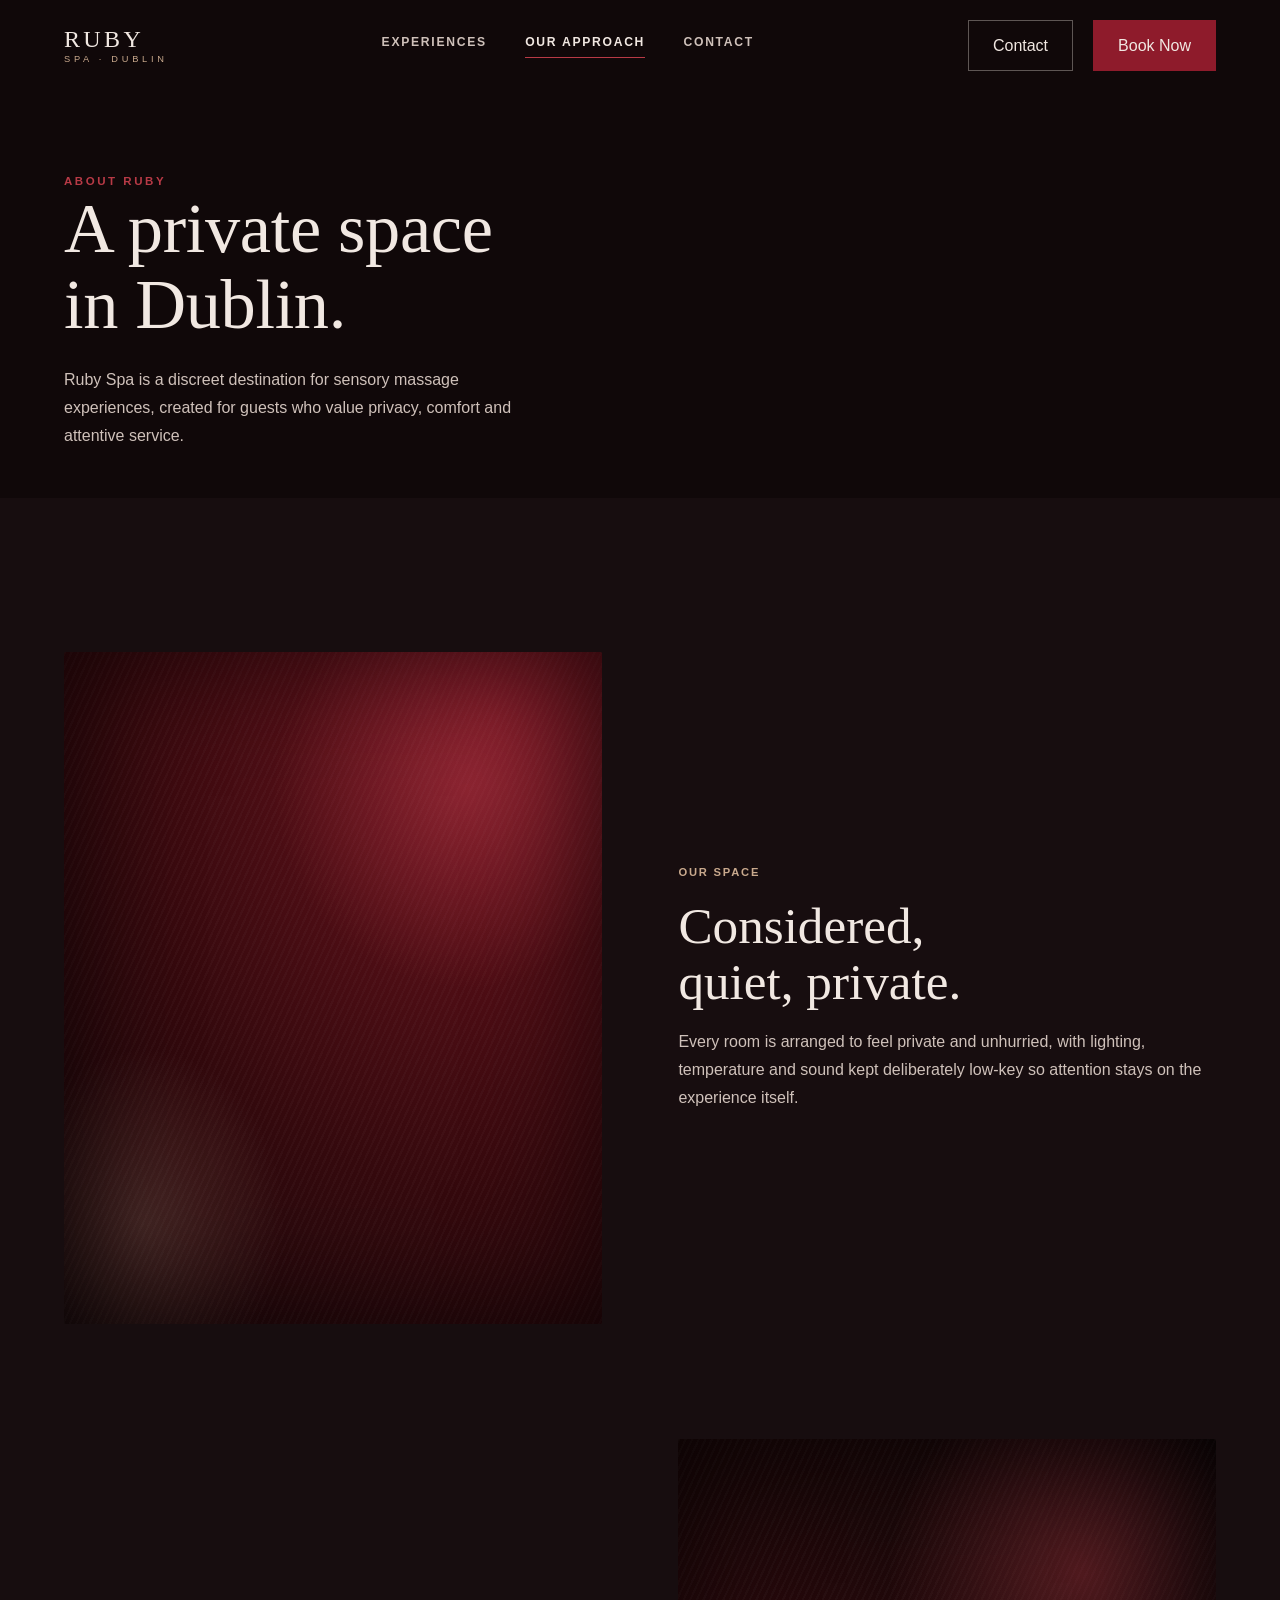
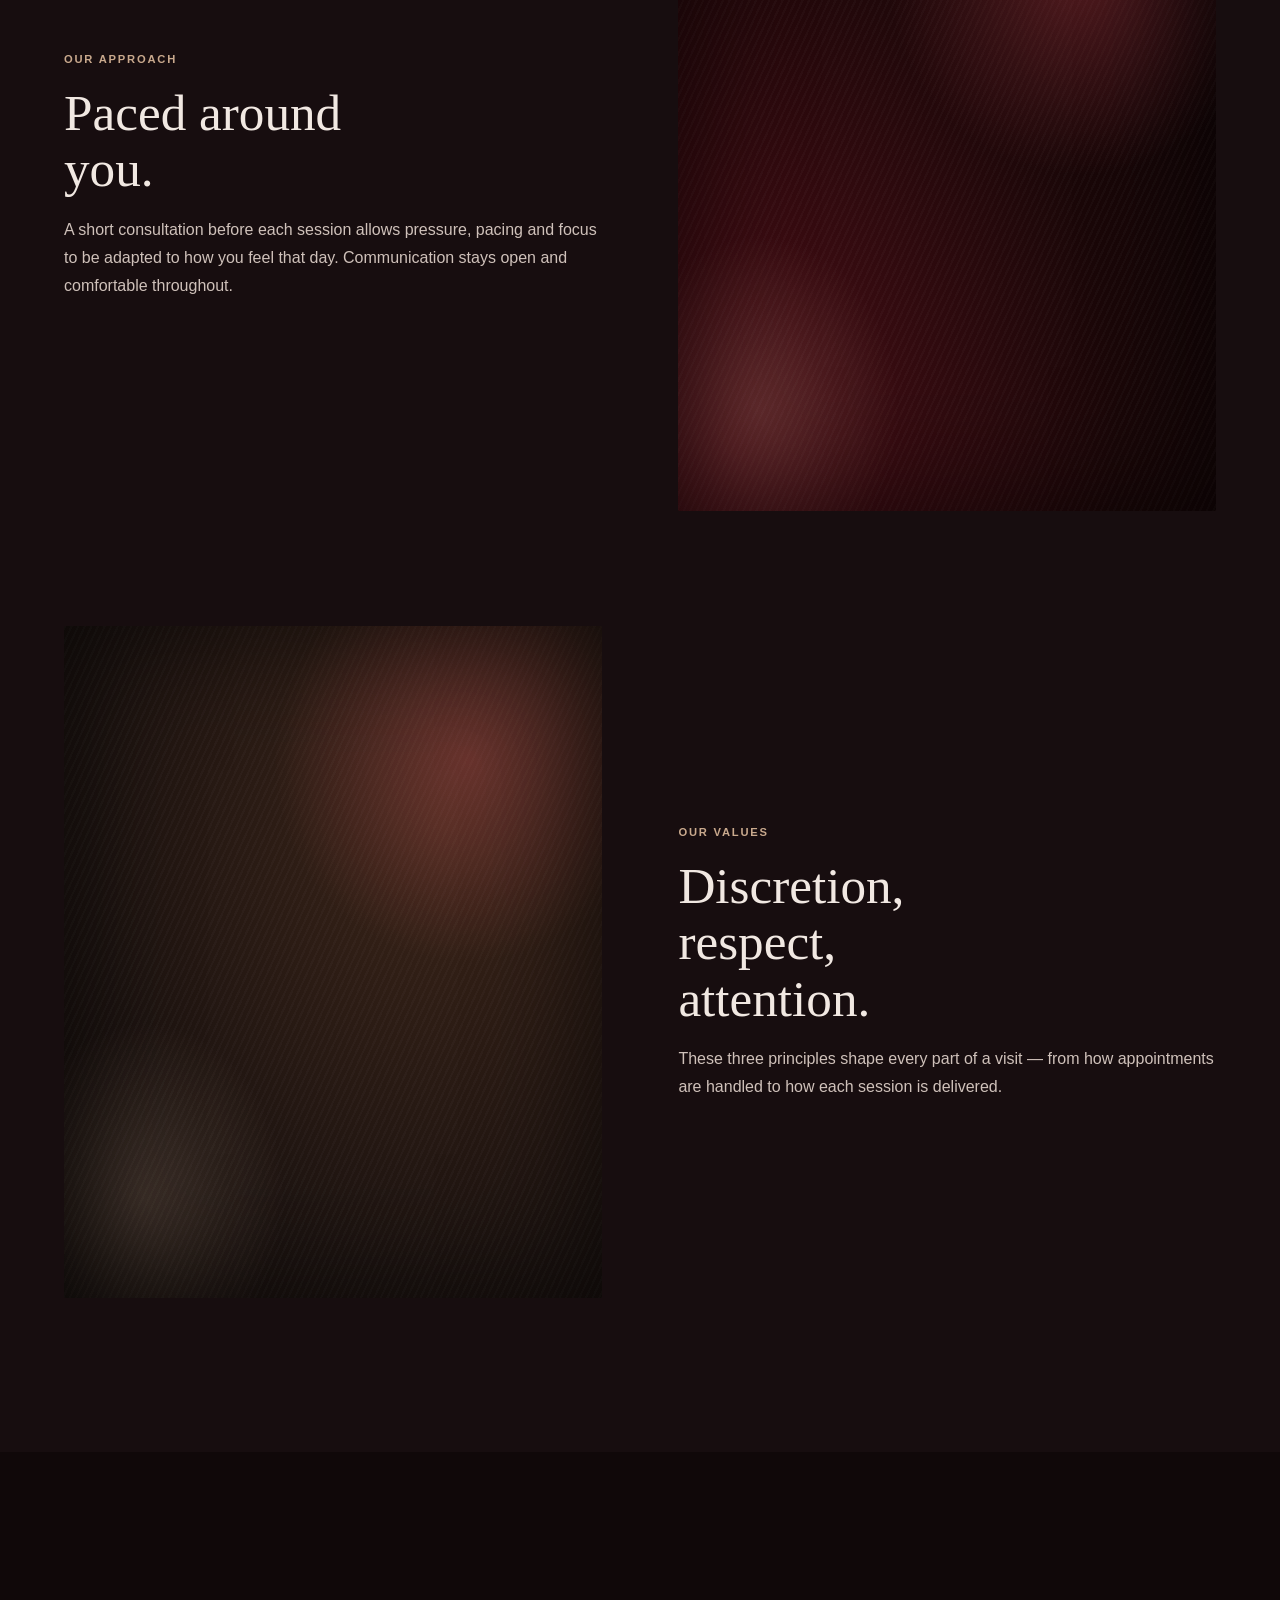
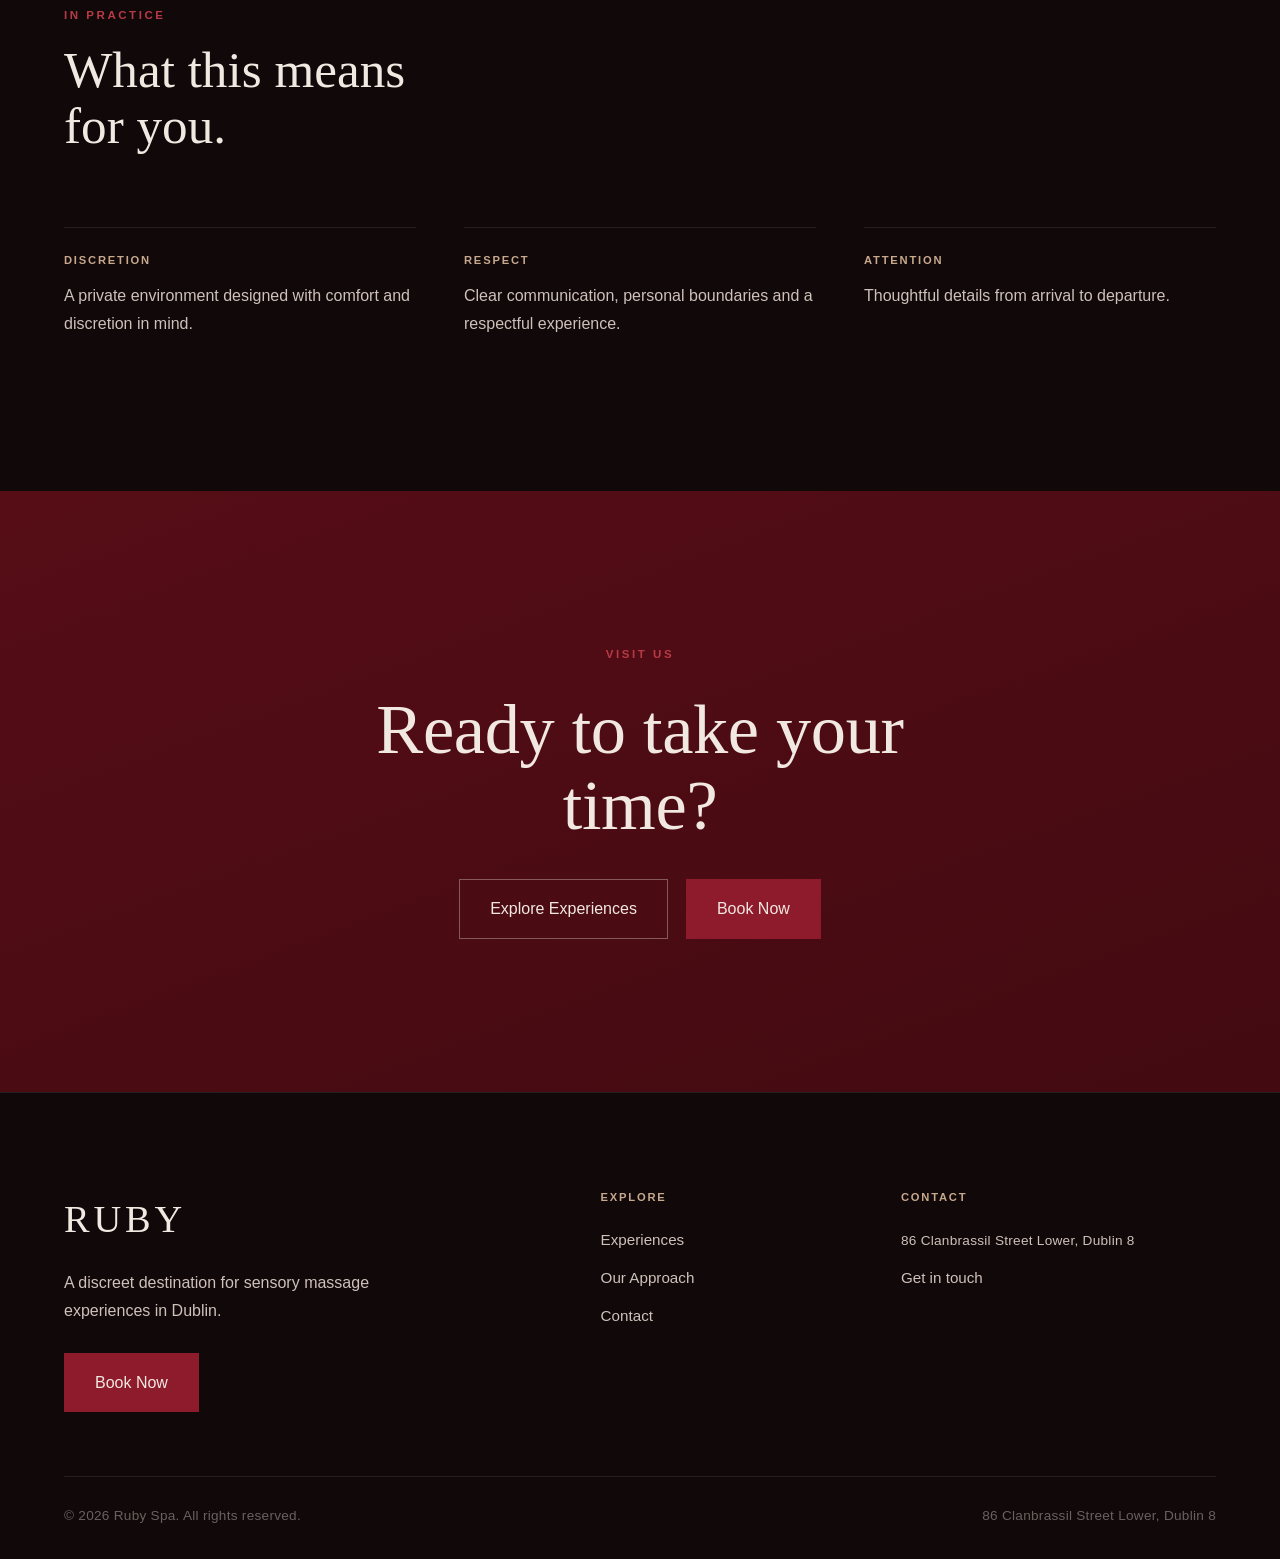
==== commit d4ab1194: "Add real address and embedded map to contact page Replaces placeholder location text with 86 Clanbra" ====
--- a/about.html
+++ b/about.html
@@ -46,7 +46,7 @@
     </nav>
     <div class="mobile-menu-footer">
       <button class="btn btn-primary" data-book-now>Book Now</button>
-      <span class="caption">Dublin, Ireland</span>
+      <span class="caption">86 Clanbrassil Street Lower, Dublin 8</span>
     </div>
   </div>
 
@@ -158,14 +158,14 @@
         <div class="footer-col">
           <p class="label">Contact</p>
           <ul>
-            <li><span class="caption">Dublin, Ireland</span></li>
+            <li><span class="caption">86 Clanbrassil Street Lower, Dublin 8</span></li>
             <li><a href="contact.html">Get in touch</a></li>
           </ul>
         </div>
       </div>
       <div class="footer-bottom">
         <span class="caption">© <span data-year></span> Ruby Spa. All rights reserved.</span>
-        <span class="caption">Dublin, Ireland</span>
+        <span class="caption">86 Clanbrassil Street Lower, Dublin 8</span>
       </div>
     </div>
   </footer>
--- a/assets/css/style.css
+++ b/assets/css/style.css
@@ -1146,6 +1146,24 @@
   color: var(--muted-ivory);
 }
 
+.map-frame {
+  position: relative;
+  width: 100%;
+  aspect-ratio: 4 / 3.4;
+  border-radius: 2px;
+  overflow: hidden;
+  border: 1px solid var(--surface-hairline);
+  filter: grayscale(0.35) sepia(0.15) hue-rotate(300deg) saturate(0.7) brightness(0.85);
+}
+
+.map-frame iframe {
+  position: absolute;
+  inset: 0;
+  width: 100%;
+  height: 100%;
+  border: 0;
+}
+
 .before-visit {
   margin-top: clamp(64px, 9vw, 120px);
 }
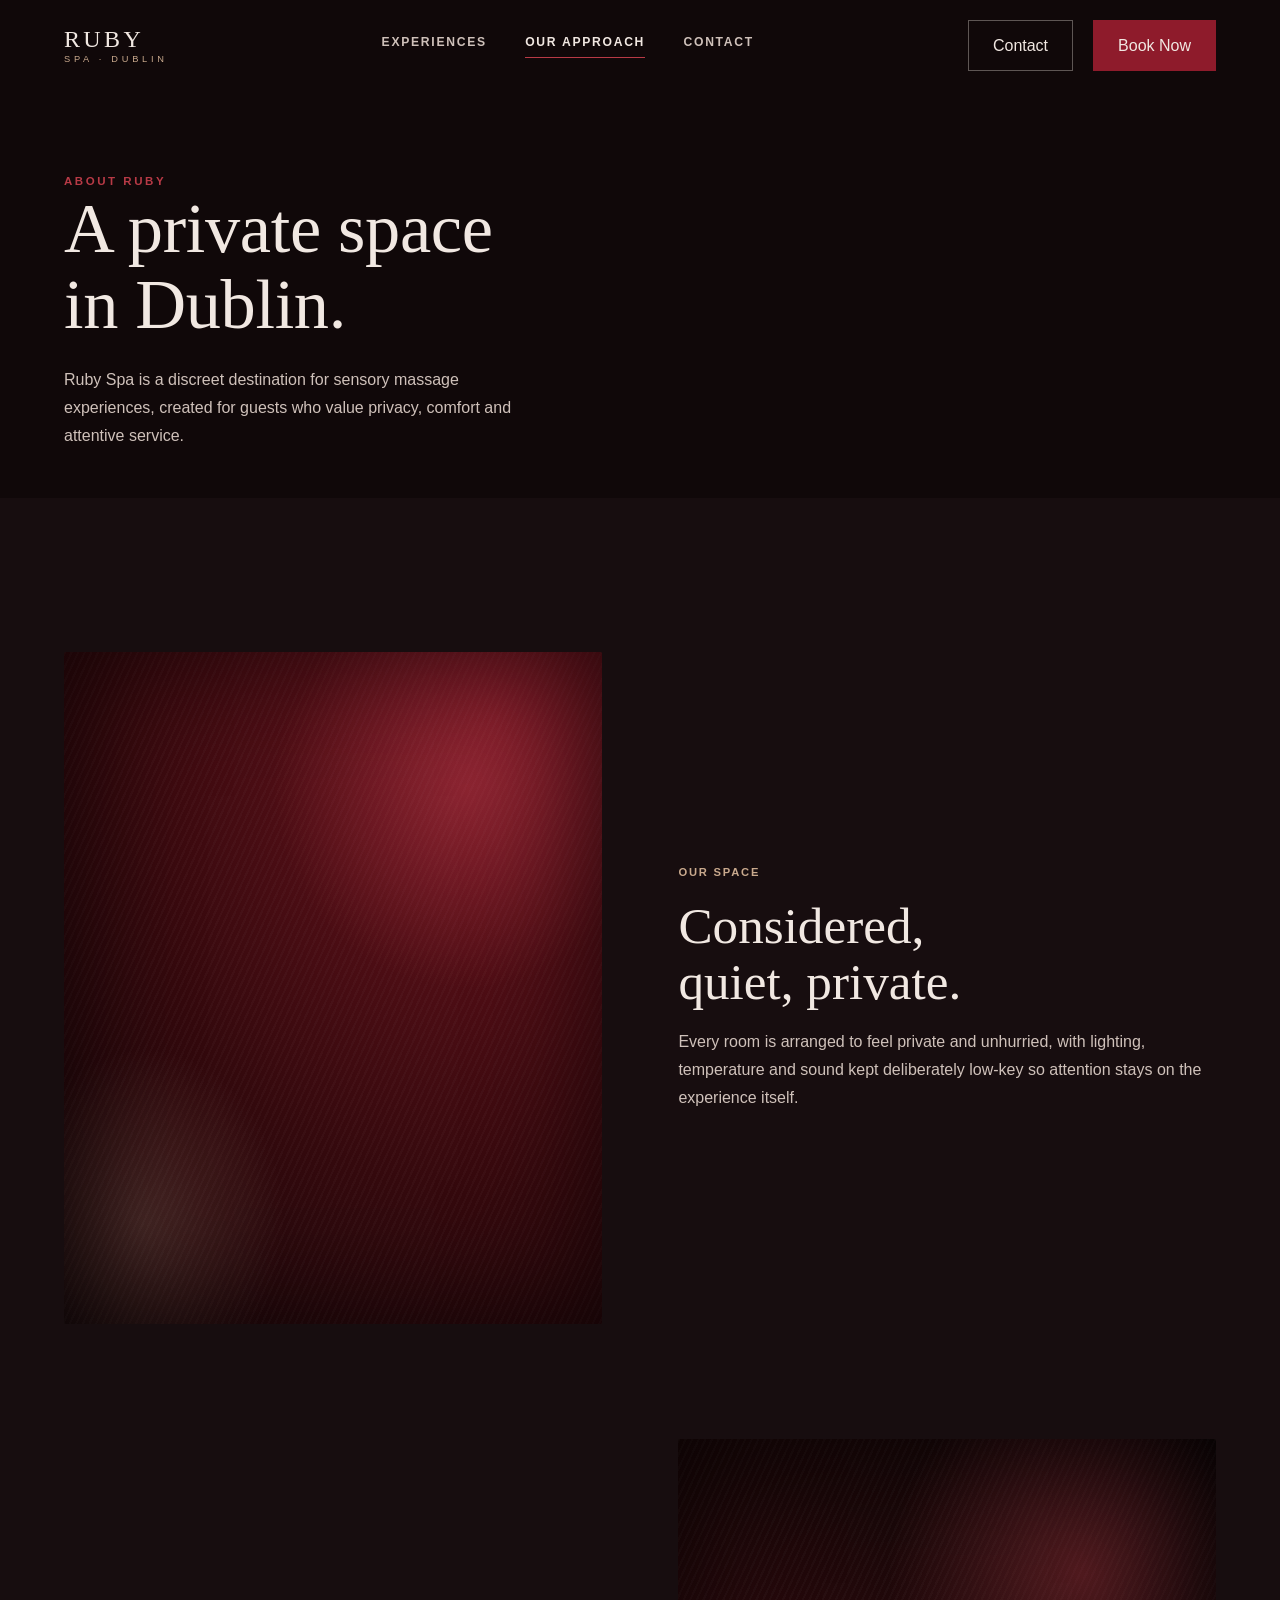
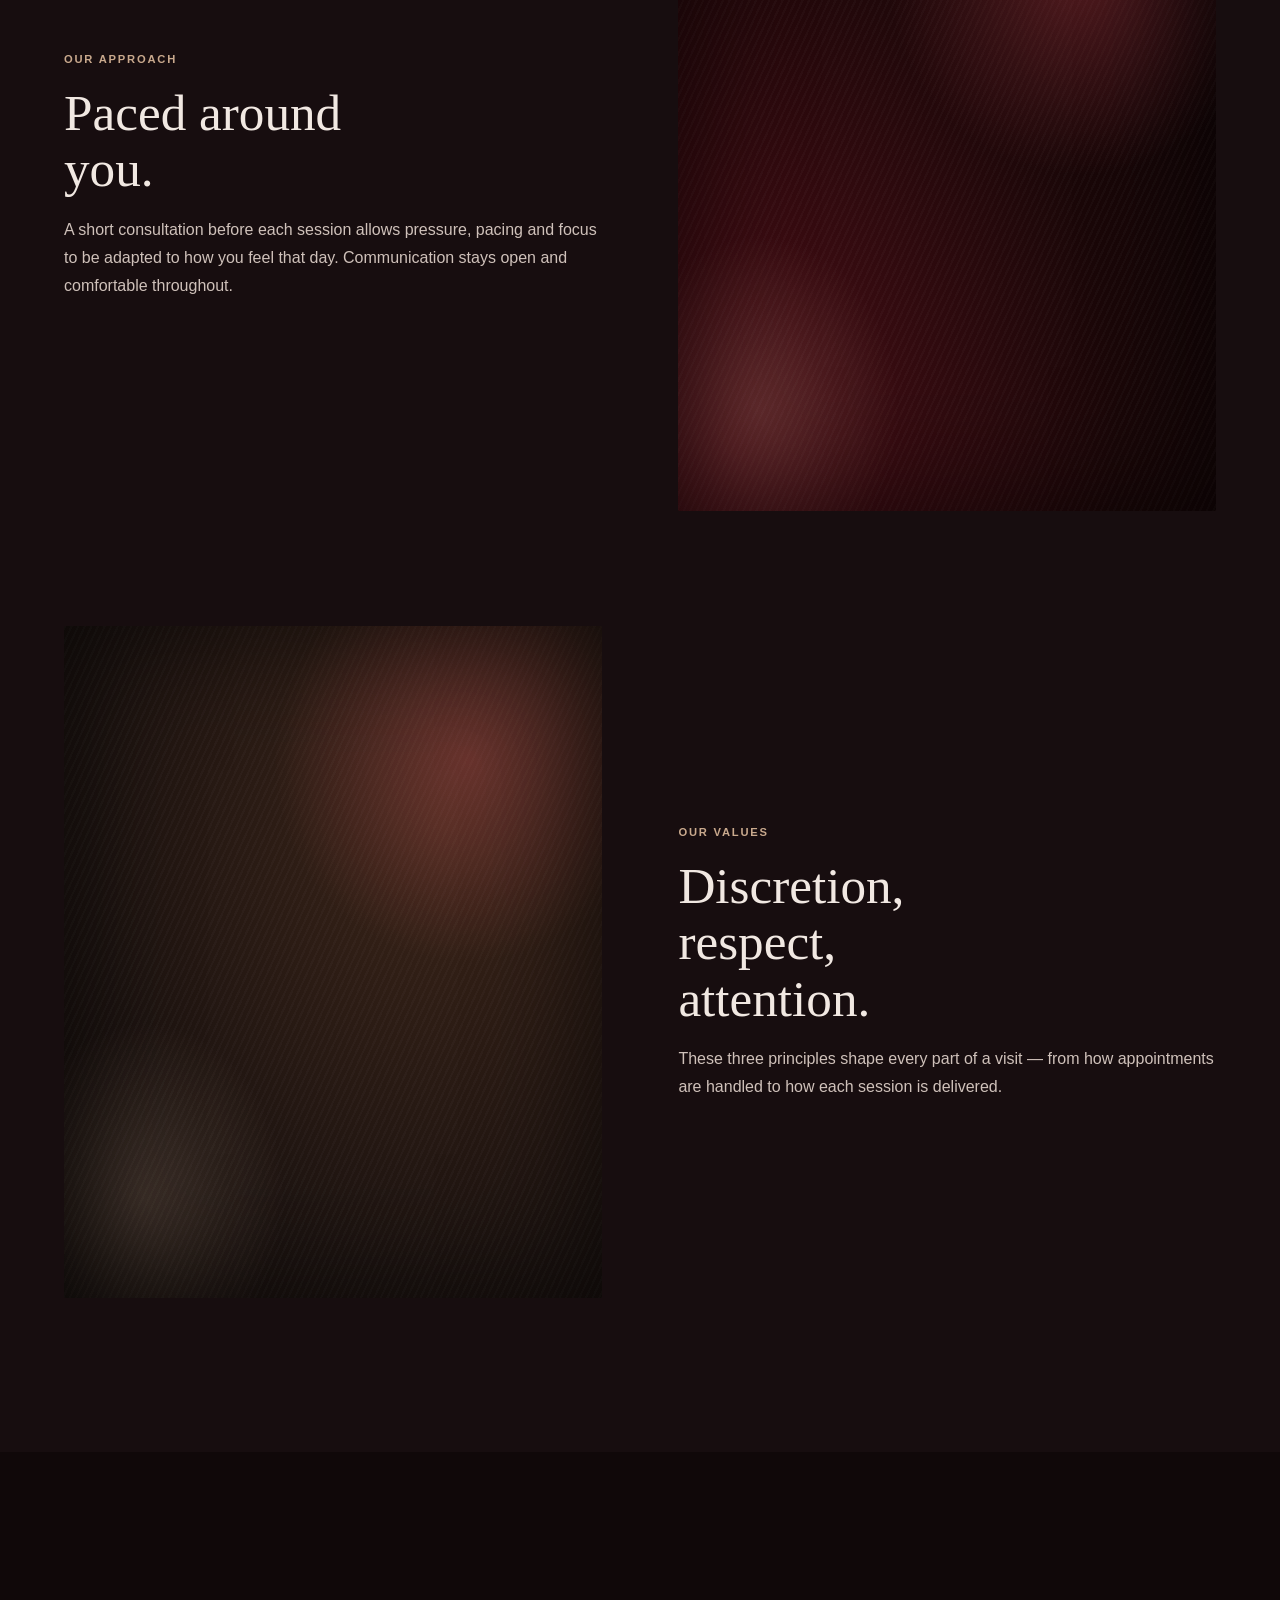
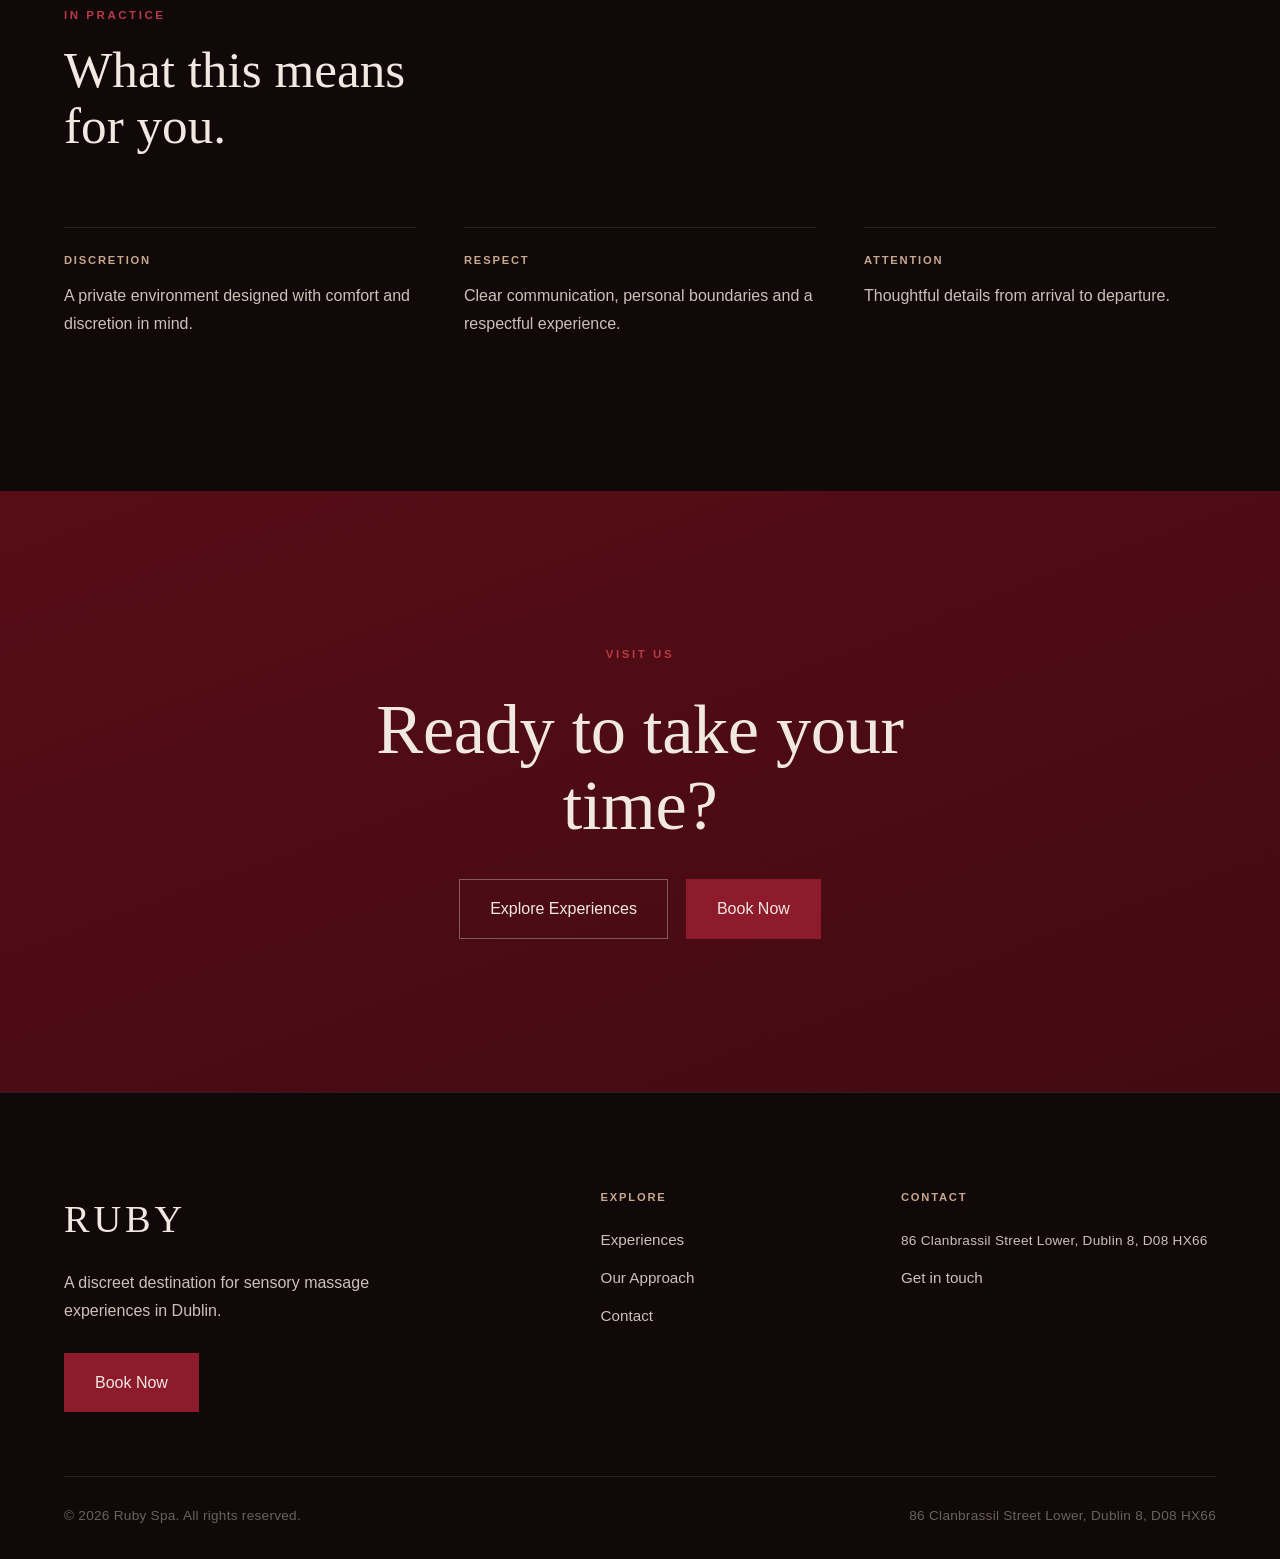
==== commit bbb418de: "Include eircode in footer and mobile menu address Co-Authored-By: Claude Sonnet 5 <noreply@anthropic" ====
--- a/about.html
+++ b/about.html
@@ -46,7 +46,7 @@
     </nav>
     <div class="mobile-menu-footer">
       <button class="btn btn-primary" data-book-now>Book Now</button>
-      <span class="caption">86 Clanbrassil Street Lower, Dublin 8</span>
+      <span class="caption">86 Clanbrassil Street Lower, Dublin 8, D08 HX66</span>
     </div>
   </div>
 
@@ -158,14 +158,14 @@
         <div class="footer-col">
           <p class="label">Contact</p>
           <ul>
-            <li><span class="caption">86 Clanbrassil Street Lower, Dublin 8</span></li>
+            <li><span class="caption">86 Clanbrassil Street Lower, Dublin 8, D08 HX66</span></li>
             <li><a href="contact.html">Get in touch</a></li>
           </ul>
         </div>
       </div>
       <div class="footer-bottom">
         <span class="caption">© <span data-year></span> Ruby Spa. All rights reserved.</span>
-        <span class="caption">86 Clanbrassil Street Lower, Dublin 8</span>
+        <span class="caption">86 Clanbrassil Street Lower, Dublin 8, D08 HX66</span>
       </div>
     </div>
   </footer>
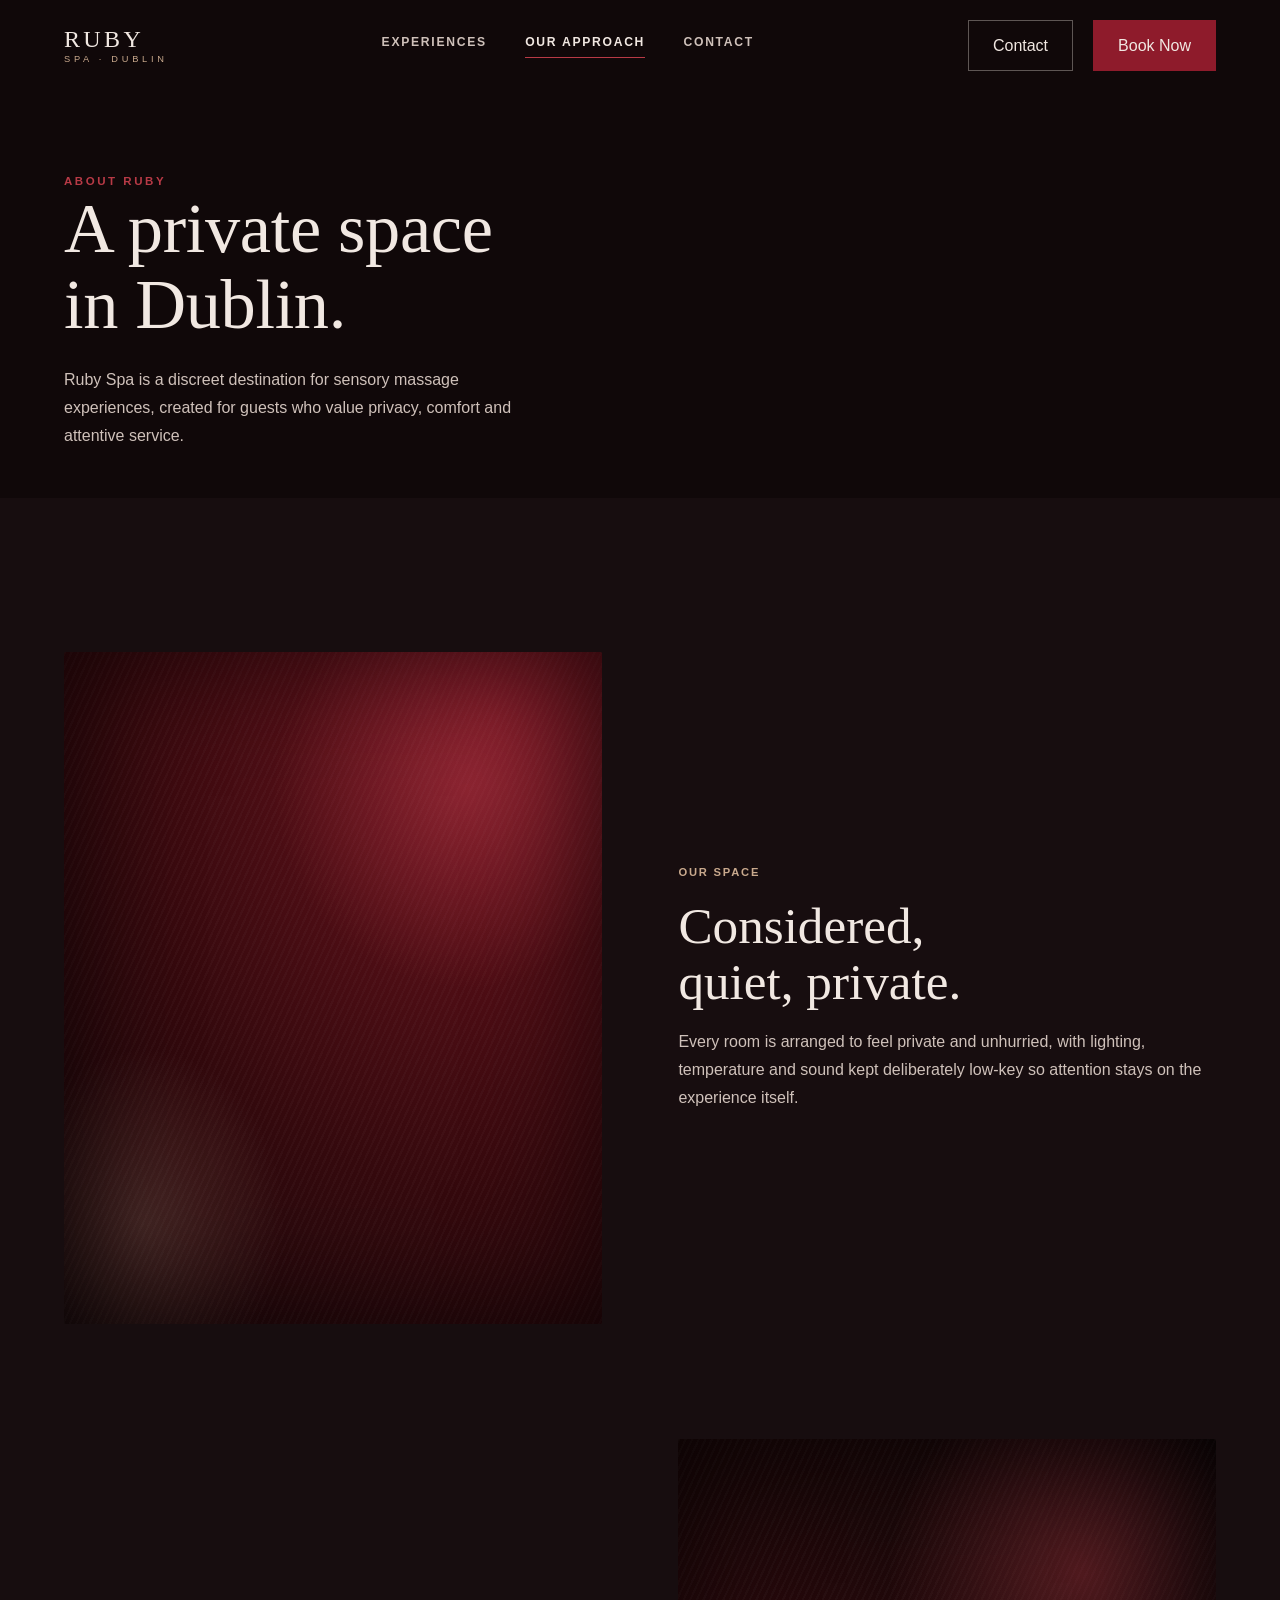
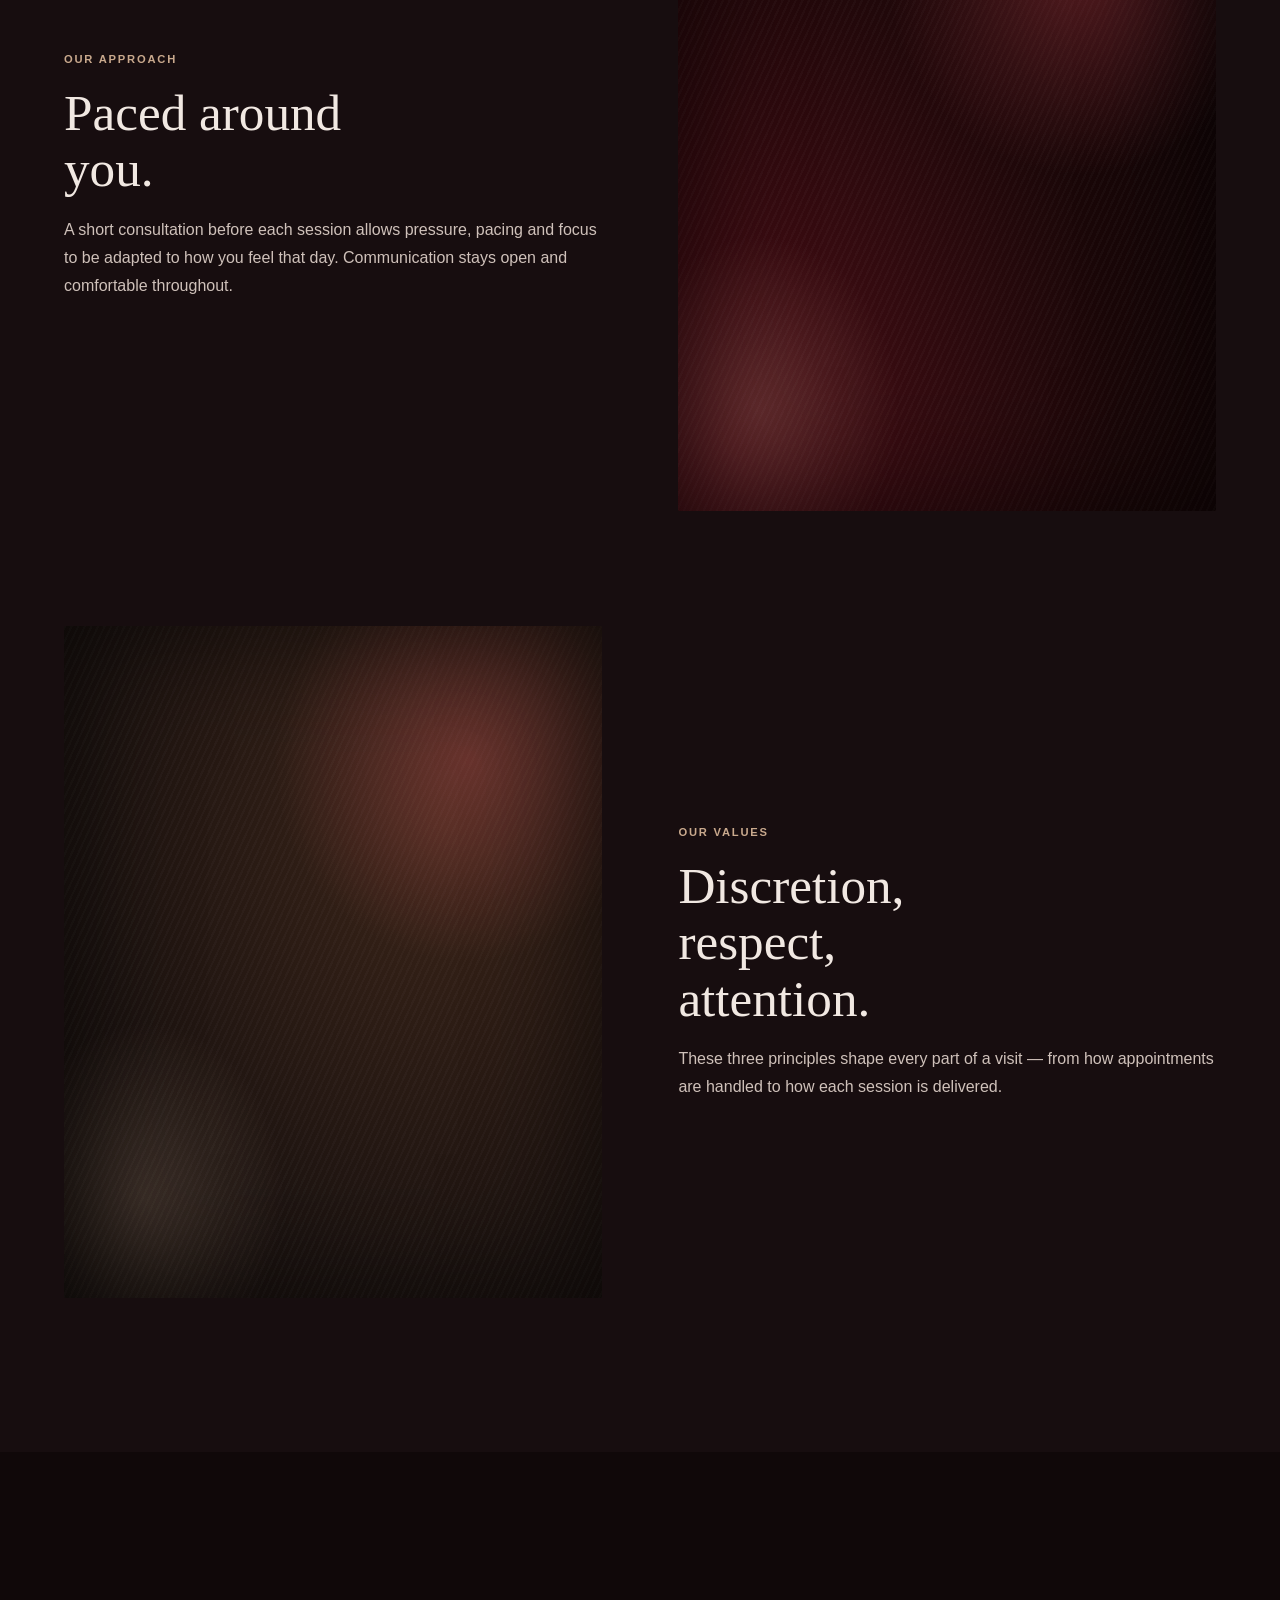
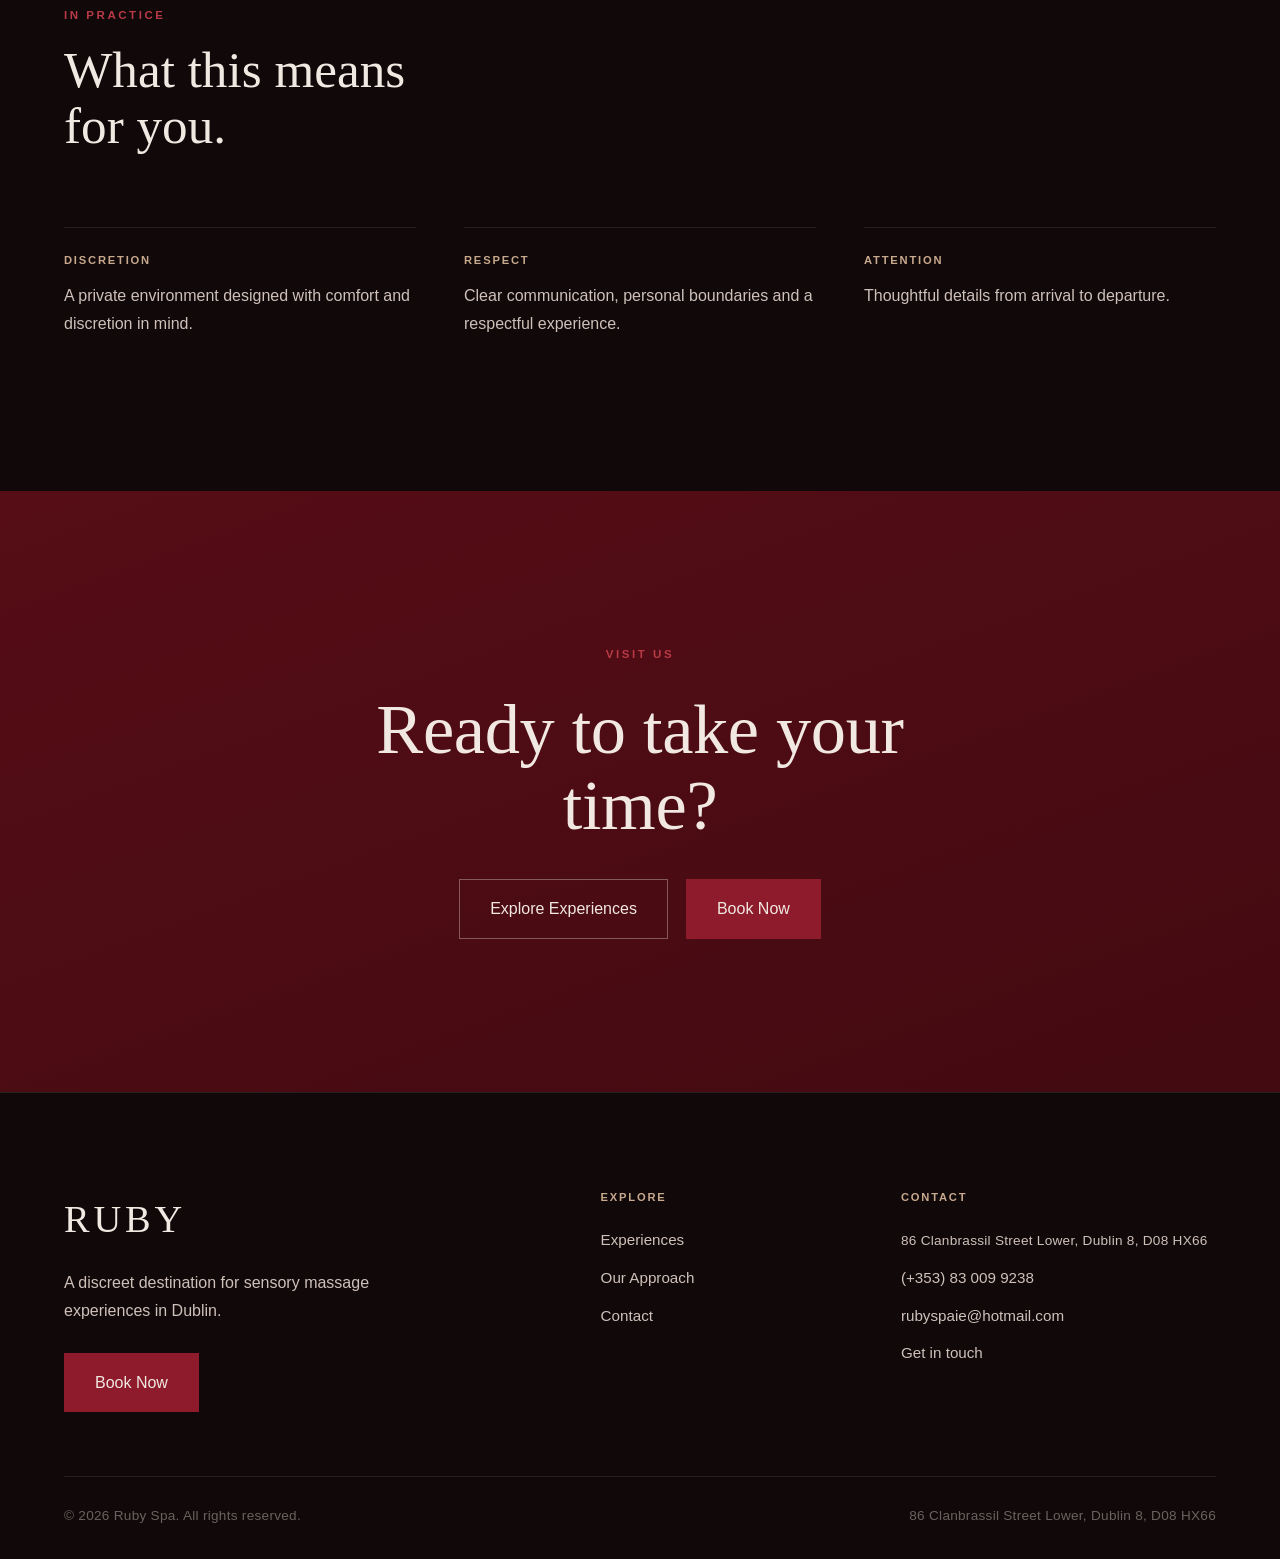
==== commit 96f7c318: "Add real phone, email and hours from rubyspa.ie Pulls actual contact details from the reference site" ====
--- a/about.html
+++ b/about.html
@@ -159,6 +159,8 @@
           <p class="label">Contact</p>
           <ul>
             <li><span class="caption">86 Clanbrassil Street Lower, Dublin 8, D08 HX66</span></li>
+            <li><a href="tel:+353830099238">(+353) 83 009 9238</a></li>
+            <li><a href="mailto:rubyspaie@hotmail.com">rubyspaie@hotmail.com</a></li>
             <li><a href="contact.html">Get in touch</a></li>
           </ul>
         </div>
--- a/assets/css/style.css
+++ b/assets/css/style.css
@@ -285,6 +285,7 @@
 .reveal-delay-2 { transition-delay: 180ms; }
 .reveal-delay-3 { transition-delay: 270ms; }
 .reveal-delay-4 { transition-delay: 360ms; }
+.reveal-delay-5 { transition-delay: 450ms; }
 
 /* Generated atmosphere surfaces (stand-ins for photography) */
 .photo {
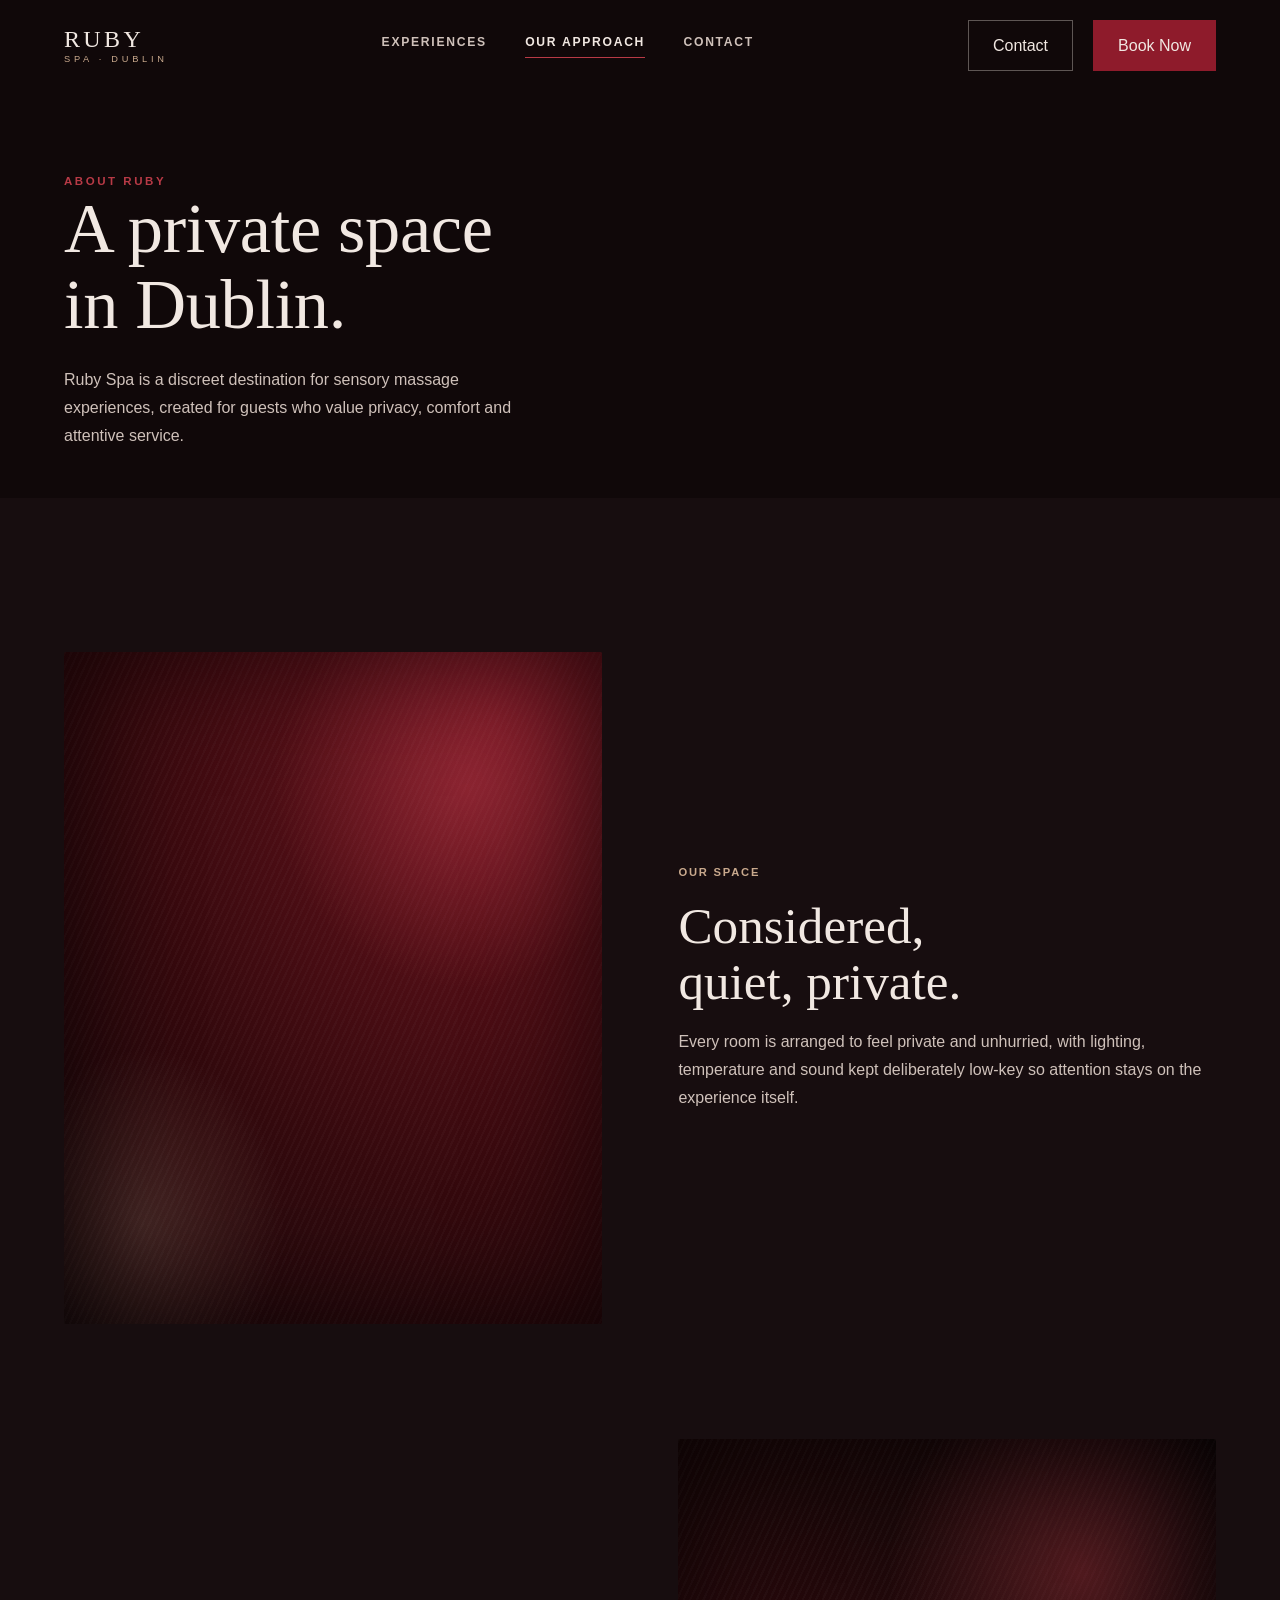
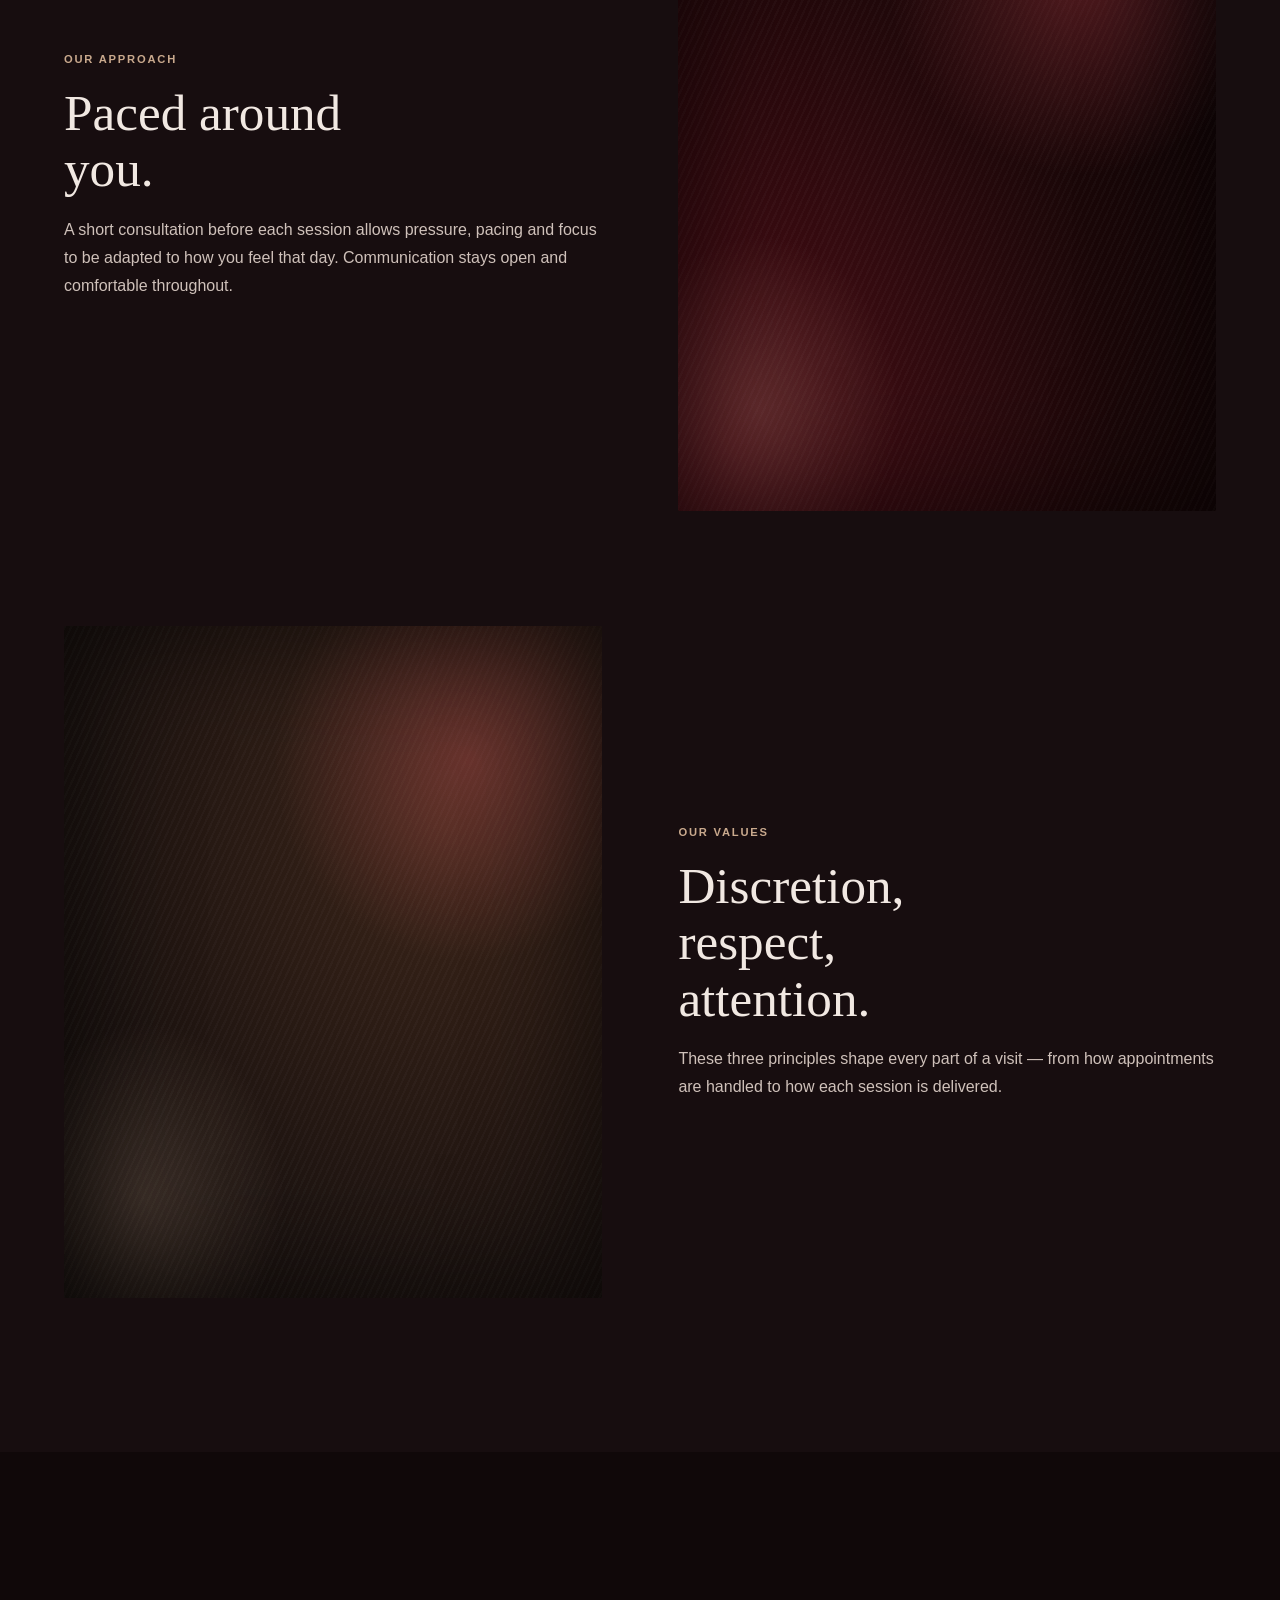
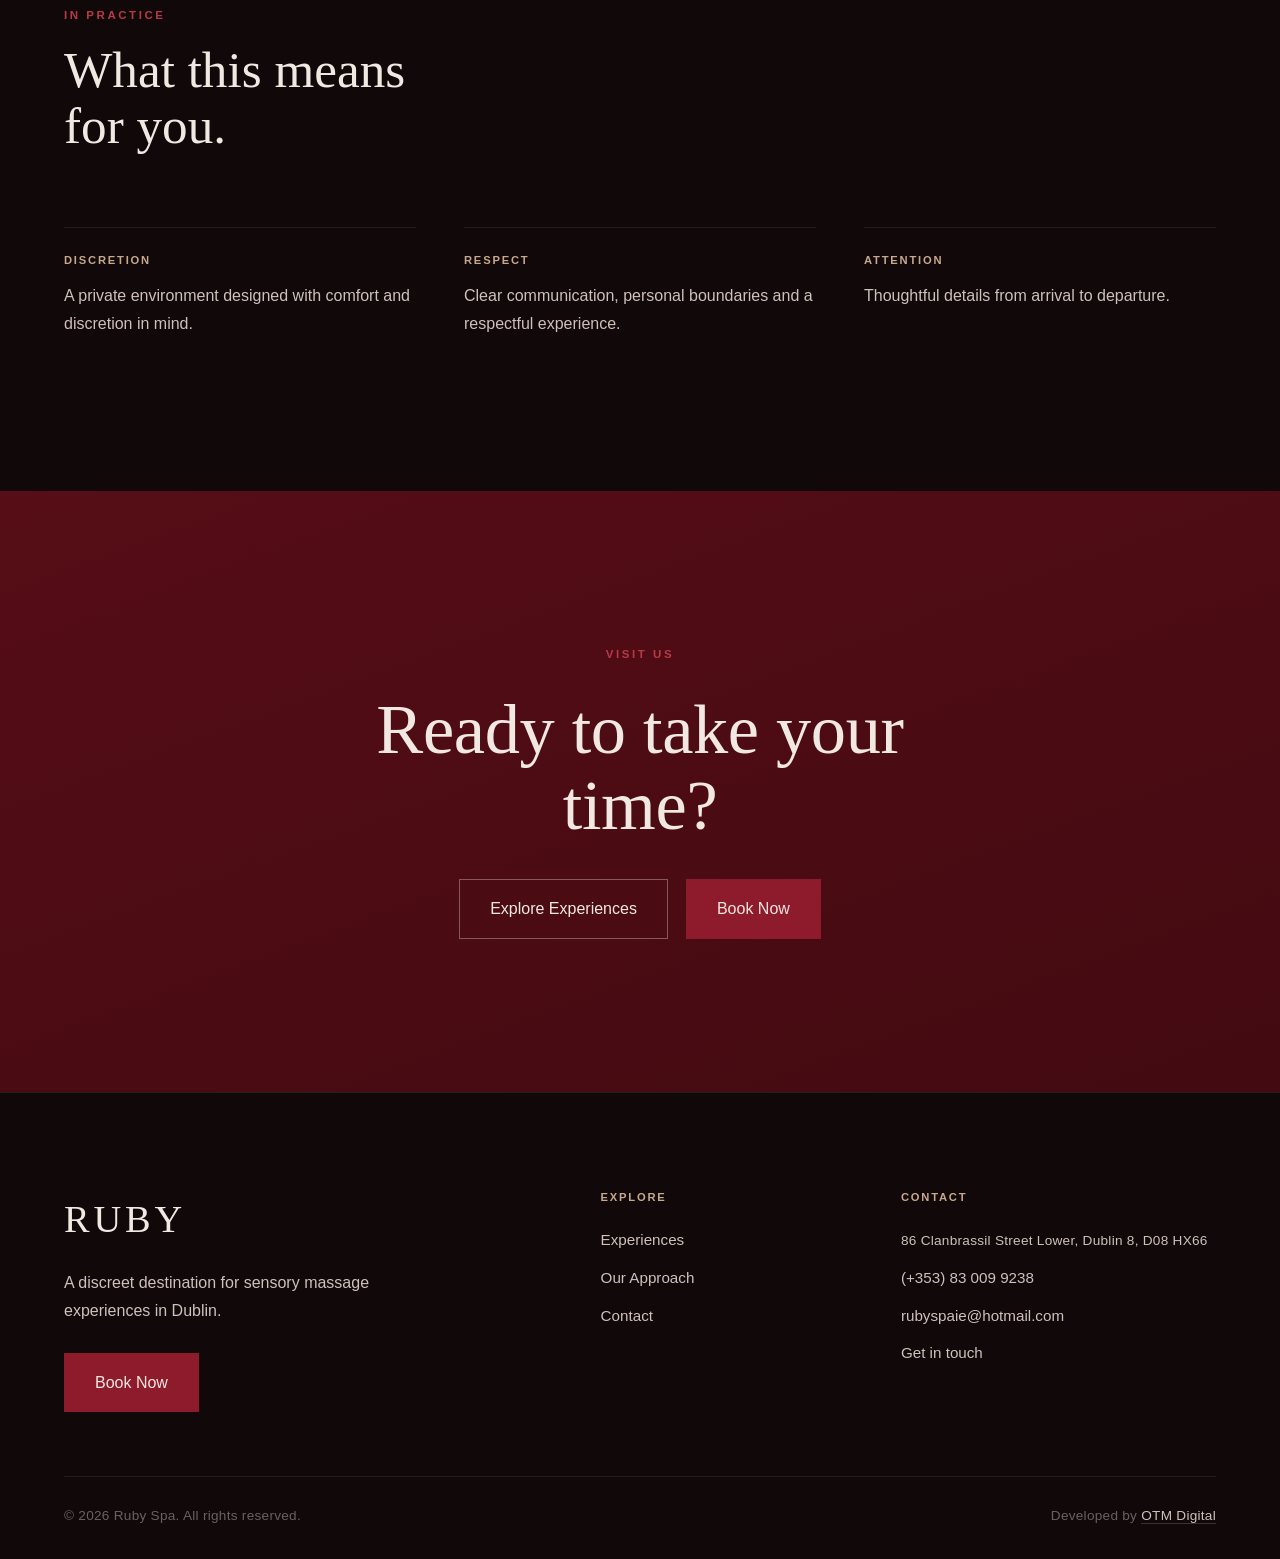
==== commit 0d42c548: "Add OTM Digital developer credit to footer Co-Authored-By: Claude Sonnet 5 <noreply@anthropic.com>" ====
--- a/about.html
+++ b/about.html
@@ -167,7 +167,7 @@
       </div>
       <div class="footer-bottom">
         <span class="caption">© <span data-year></span> Ruby Spa. All rights reserved.</span>
-        <span class="caption">86 Clanbrassil Street Lower, Dublin 8, D08 HX66</span>
+        <span class="caption">Developed by <a class="footer-credit" href="https://www.otmdigital.online" target="_blank" rel="noopener noreferrer">OTM Digital</a></span>
       </div>
     </div>
   </footer>
--- a/assets/css/style.css
+++ b/assets/css/style.css
@@ -1471,3 +1471,14 @@
     display: none;
   }
 }
+
+.footer-credit {
+  color: var(--muted-ivory);
+  border-bottom: 1px solid var(--surface-hairline-strong);
+  transition: color var(--dur-fast) var(--ease-editorial), border-color var(--dur-fast) var(--ease-editorial);
+}
+
+.footer-credit:hover {
+  color: var(--ruby-light);
+  border-color: var(--ruby-light);
+}
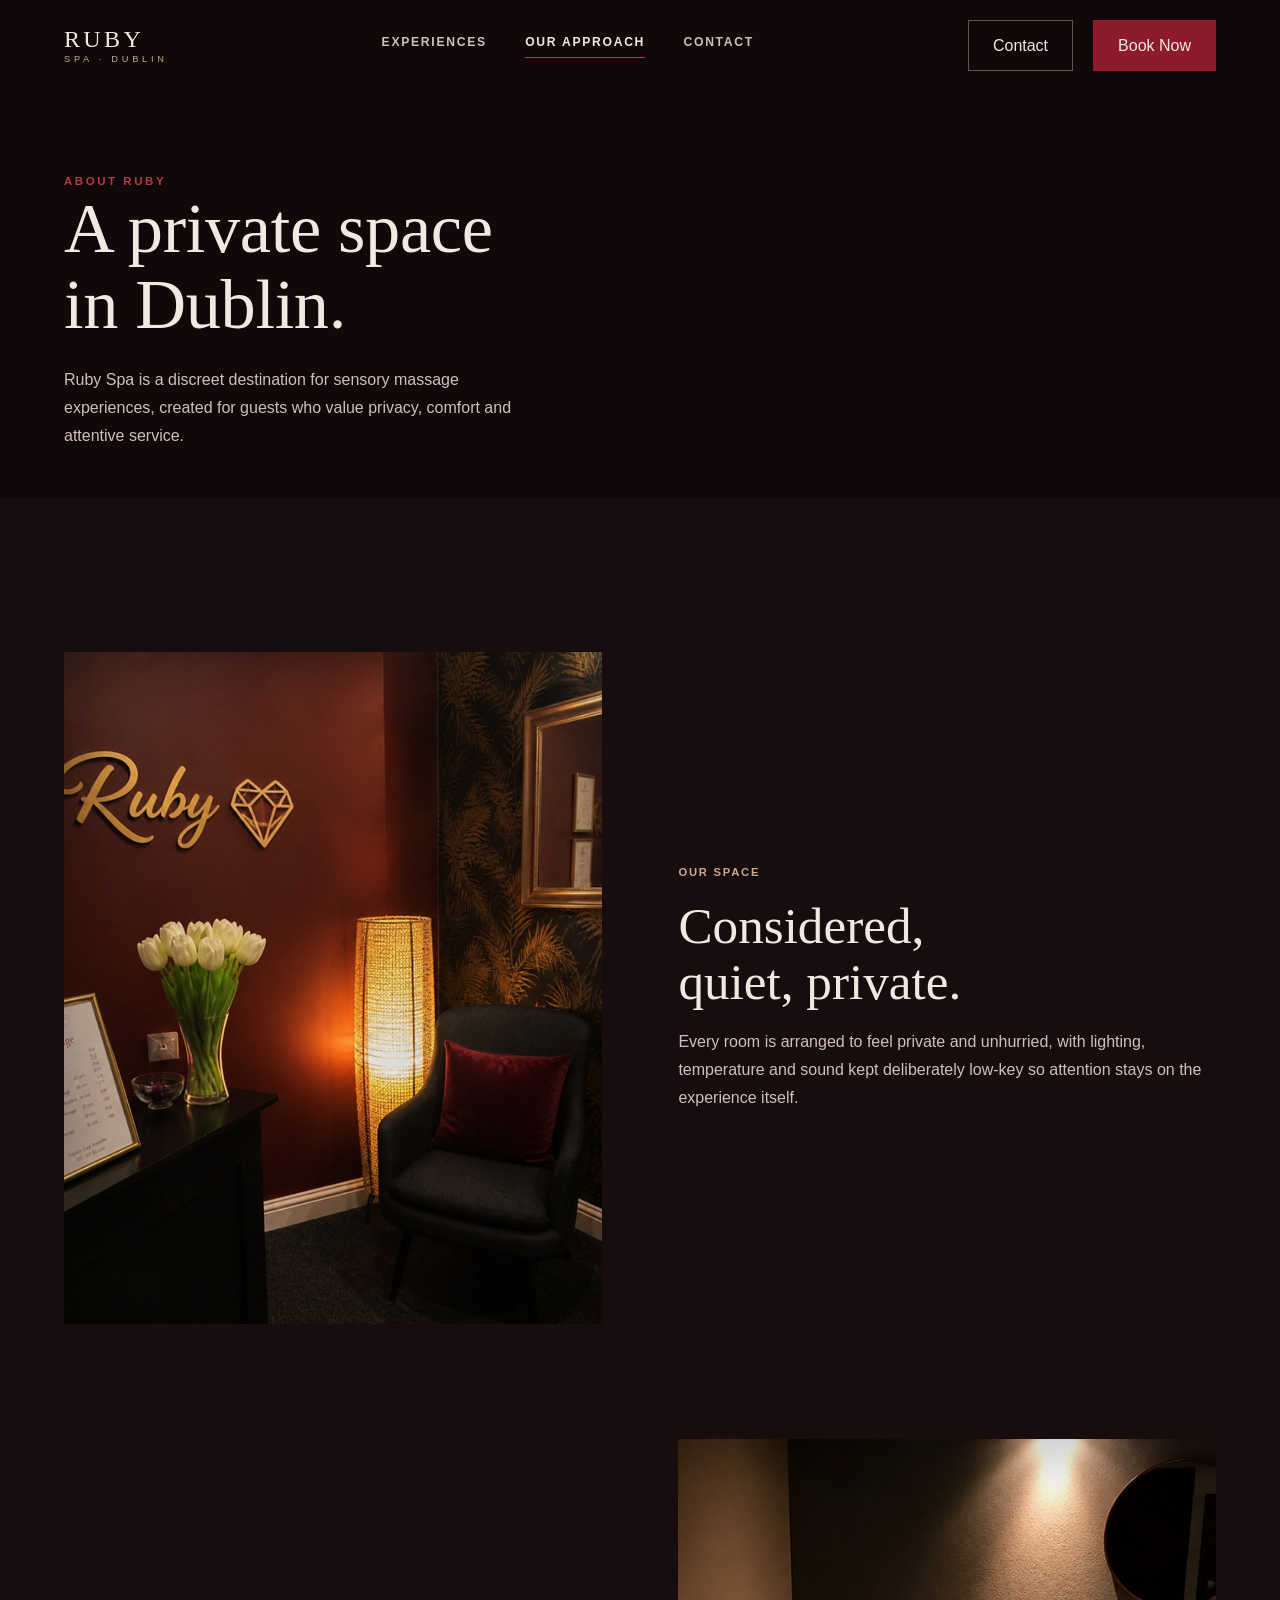
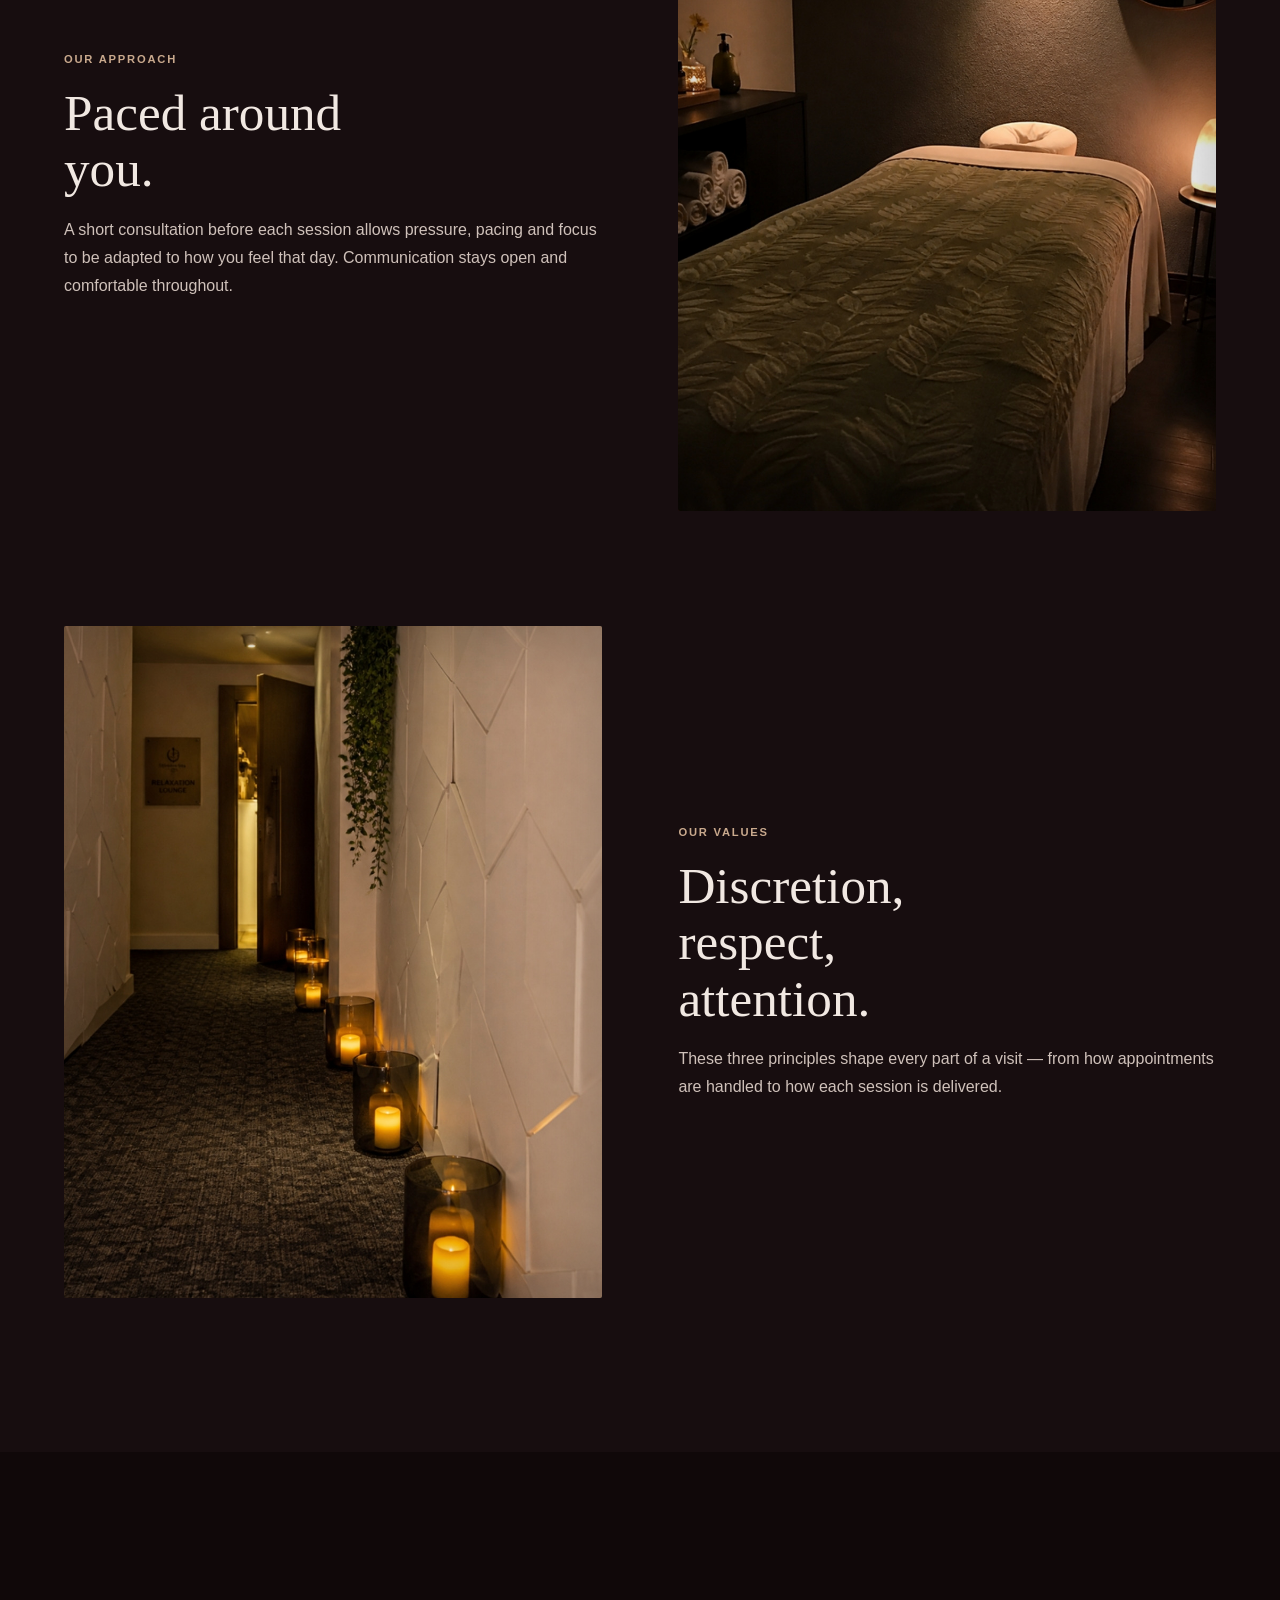
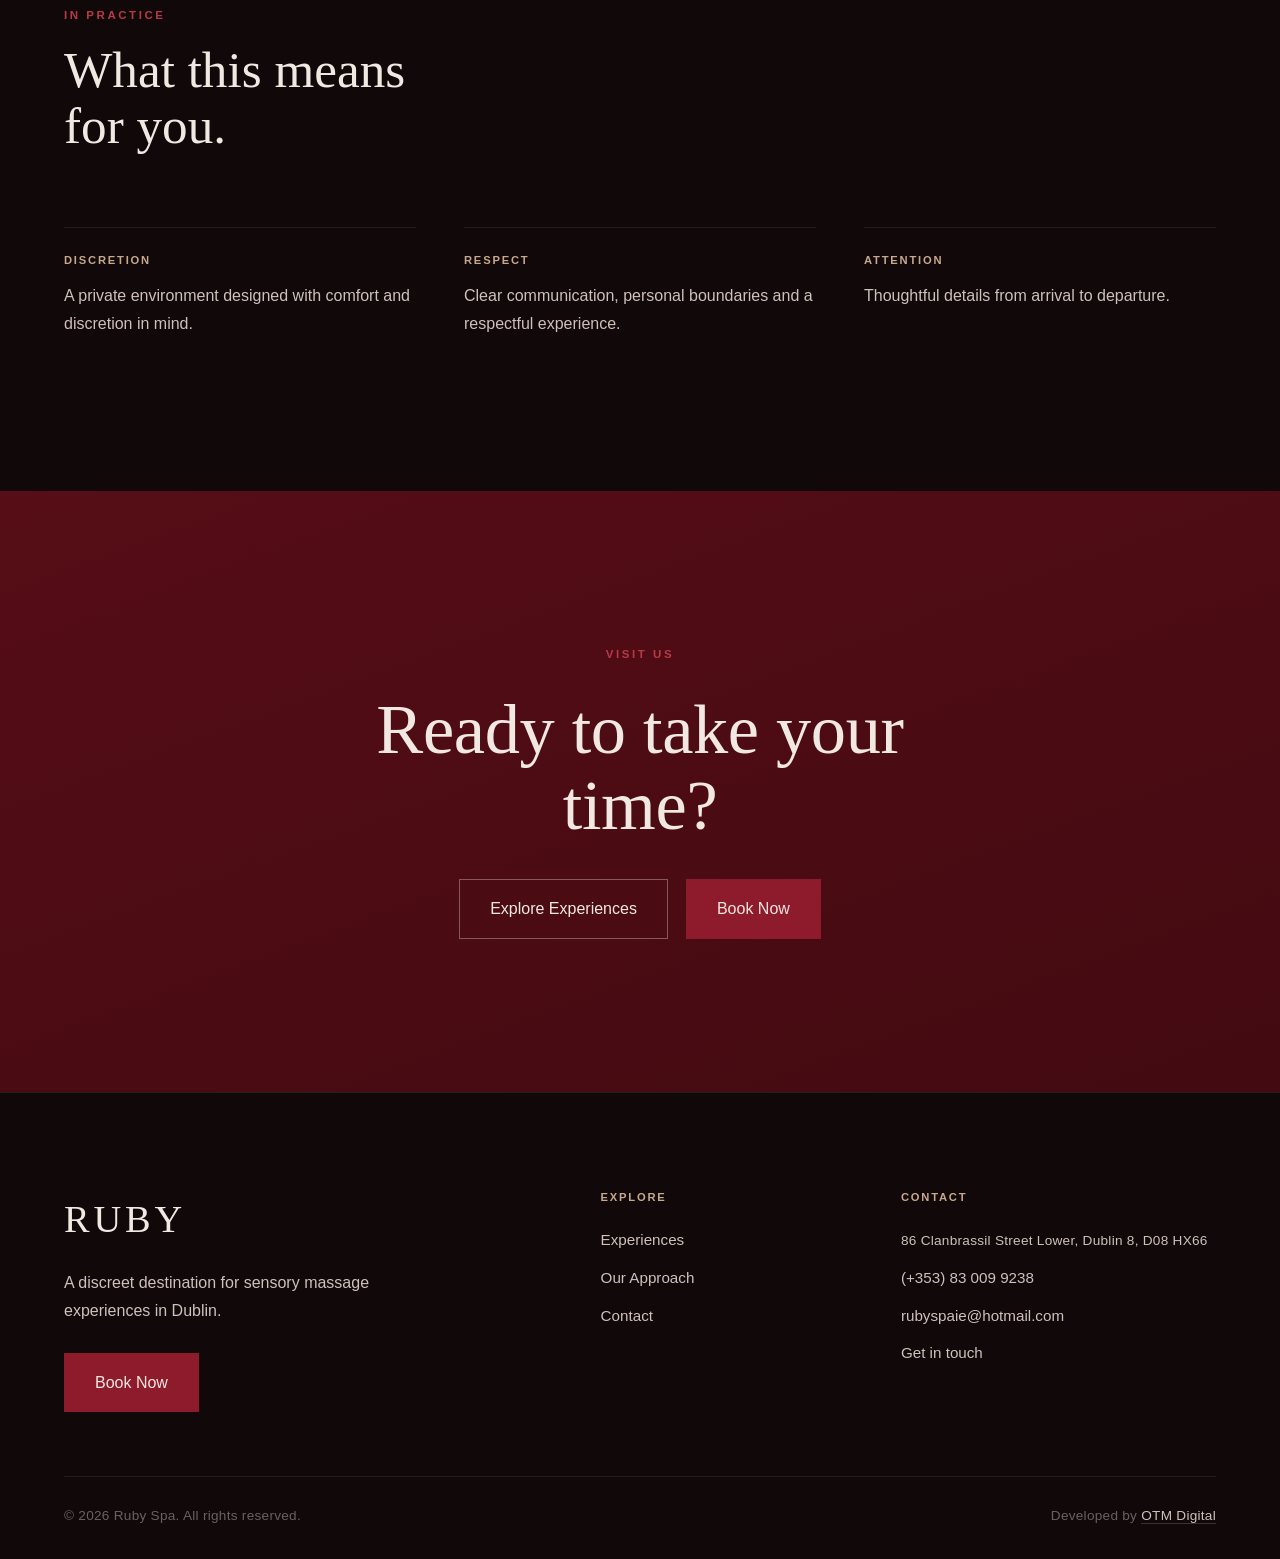
==== commit 12c6cfcd: "Add photos of the space to hero, home, menu and about pages Replaces the generated gradient placehol" ====
--- a/about.html
+++ b/about.html
@@ -65,7 +65,7 @@
       <div class="wrap">
         <div class="about-block">
           <div class="about-figure reveal">
-            <div class="photo photo--silk"></div>
+            <div class="photo photo--silk"><img src="assets/images/reception.jpg" alt="Reception with a deep red wall, the Ruby sign, white tulips and a warm lamp" width="1264" height="1264" loading="lazy" /></div>
           </div>
           <div class="about-copy">
             <p class="label reveal">Our Space</p>
@@ -78,7 +78,7 @@
 
         <div class="about-block">
           <div class="about-figure reveal">
-            <div class="photo photo--velvet"></div>
+            <div class="photo photo--velvet"><img src="assets/images/treatment-room-green.jpg" alt="Dimly lit treatment room with a leaf-patterned bedspread, salt lamp and warm candlelight" width="1264" height="1264" loading="lazy" /></div>
           </div>
           <div class="about-copy">
             <p class="label reveal">Our Approach</p>
@@ -91,7 +91,7 @@
 
         <div class="about-block">
           <div class="about-figure reveal">
-            <div class="photo photo--copper"></div>
+            <div class="photo photo--copper" style="--focus:40% 50%"><img src="assets/images/corridor-candles.jpg" alt="Quiet corridor lined with lanterns and textured white walls" width="1264" height="1264" loading="lazy" /></div>
           </div>
           <div class="about-copy">
             <p class="label reveal">Our Values</p>
--- a/assets/css/style.css
+++ b/assets/css/style.css
@@ -313,6 +313,20 @@
   box-shadow: inset 0 0 120px rgba(0, 0, 0, 0.55);
 }
 
+.photo img {
+  position: absolute;
+  inset: 0;
+  width: 100%;
+  height: 100%;
+  object-fit: cover;
+  object-position: var(--focus, 50% 50%);
+}
+
+.photo:has(img)::after {
+  box-shadow: inset 0 0 90px rgba(0, 0, 0, 0.35);
+  z-index: 1;
+}
+
 .photo--silk { background: radial-gradient(130% 130% at 80% 10%, #6e131e 0%, #34090d 55%, #100608 100%); }
 .photo--velvet { background: radial-gradient(120% 140% at 10% 90%, #4a0e16 0%, #1a0708 60%, #0b0405 100%); }
 .photo--copper { background: radial-gradient(120% 120% at 70% 30%, #3a2418 0%, #1c1310 55%, #0d0908 100%); }
@@ -613,9 +627,9 @@
   inset: -4%;
   z-index: 0;
   background:
-    radial-gradient(60% 55% at 78% 18%, rgba(184, 58, 70, 0.4), transparent 60%),
-    radial-gradient(45% 45% at 12% 85%, rgba(201, 169, 141, 0.14), transparent 65%),
-    radial-gradient(140% 120% at 30% 10%, #4a0e16 0%, #1c0708 55%, #0a0405 100%);
+    radial-gradient(60% 55% at 78% 18%, rgba(142, 27, 43, 0.28), transparent 60%),
+    url("../images/treatment-room-palm.jpg") 50% 80% / cover no-repeat,
+    var(--espresso);
   will-change: transform;
   transition: transform 120ms linear;
 }
@@ -635,7 +649,9 @@
   position: absolute;
   inset: 0;
   z-index: 1;
-  background: linear-gradient(180deg, rgba(11, 6, 7, 0.25) 0%, rgba(11, 6, 7, 0.35) 45%, rgba(9, 5, 6, 0.92) 100%);
+  background:
+    linear-gradient(90deg, rgba(11, 6, 7, 0.78) 0%, rgba(11, 6, 7, 0.4) 55%, rgba(11, 6, 7, 0.15) 100%),
+    linear-gradient(180deg, rgba(11, 6, 7, 0.35) 0%, rgba(11, 6, 7, 0.3) 45%, rgba(9, 5, 6, 0.92) 100%);
 }
 
 .hero-content {
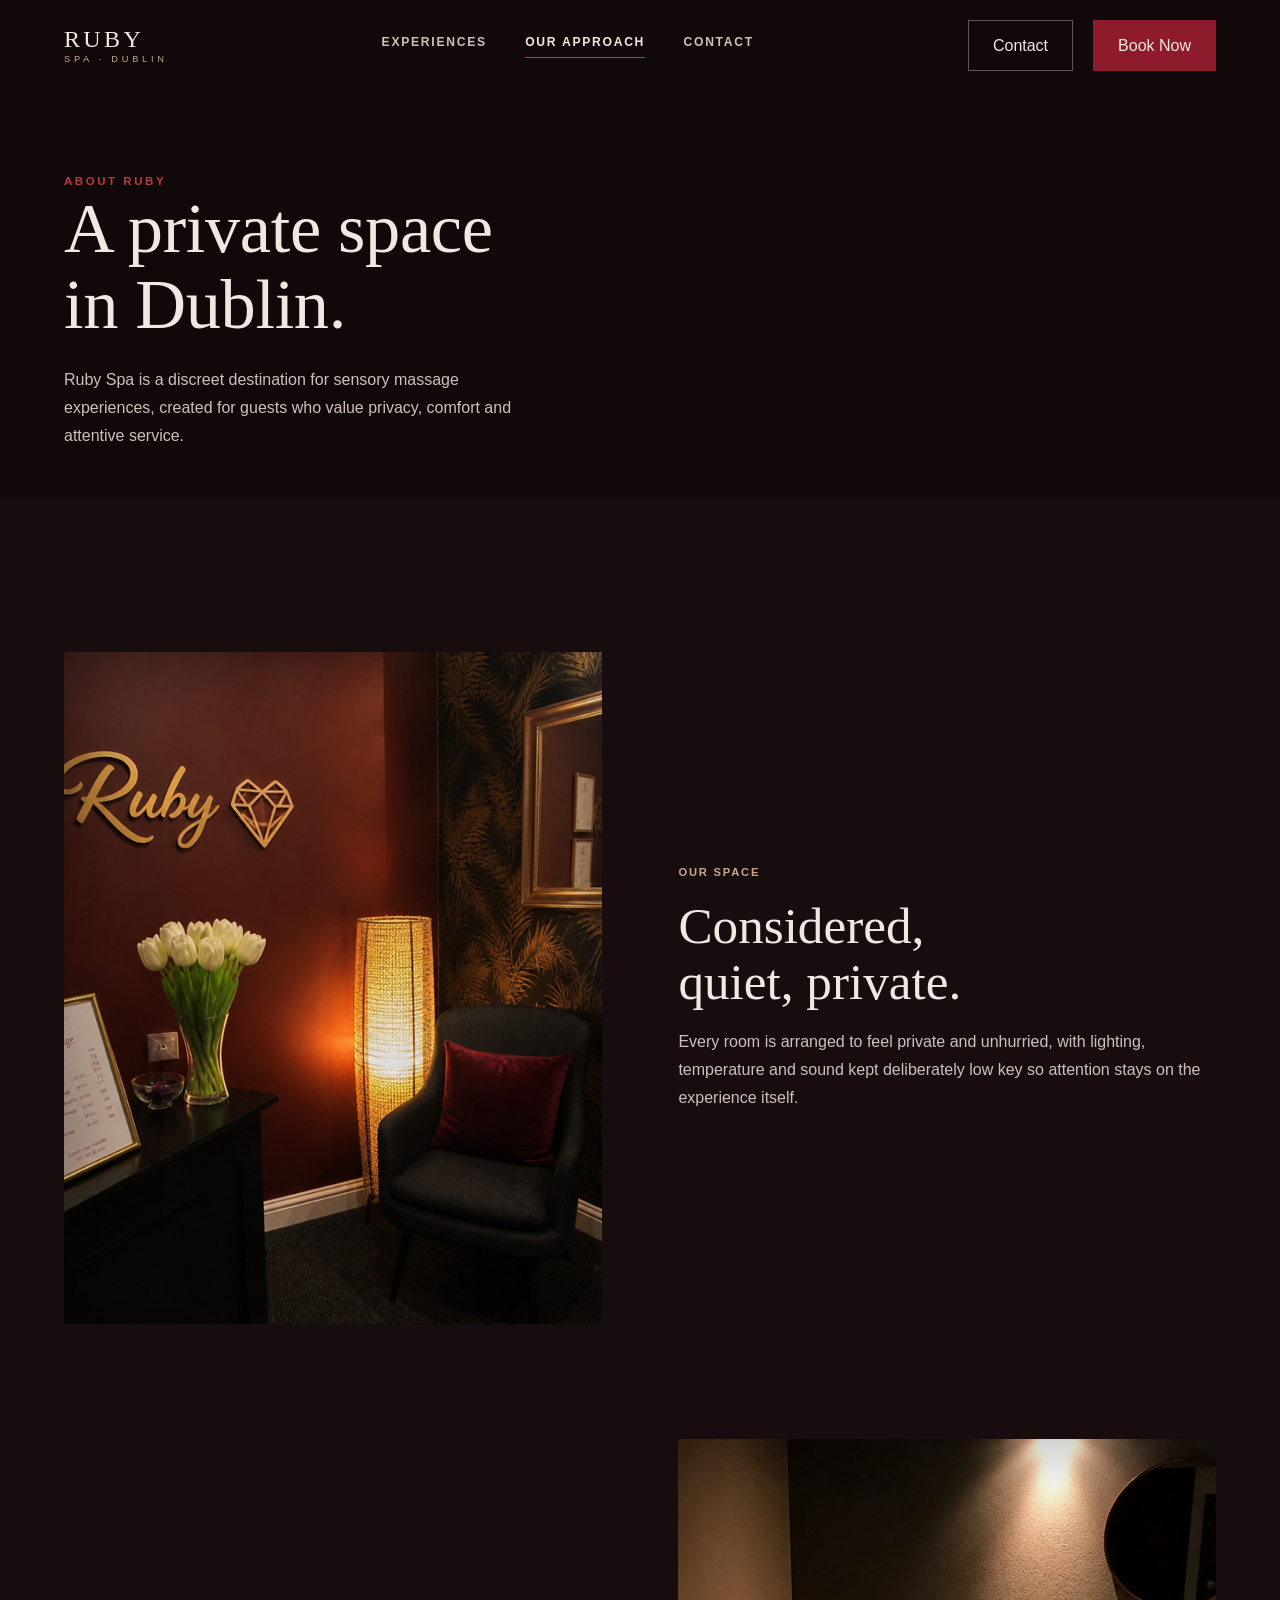
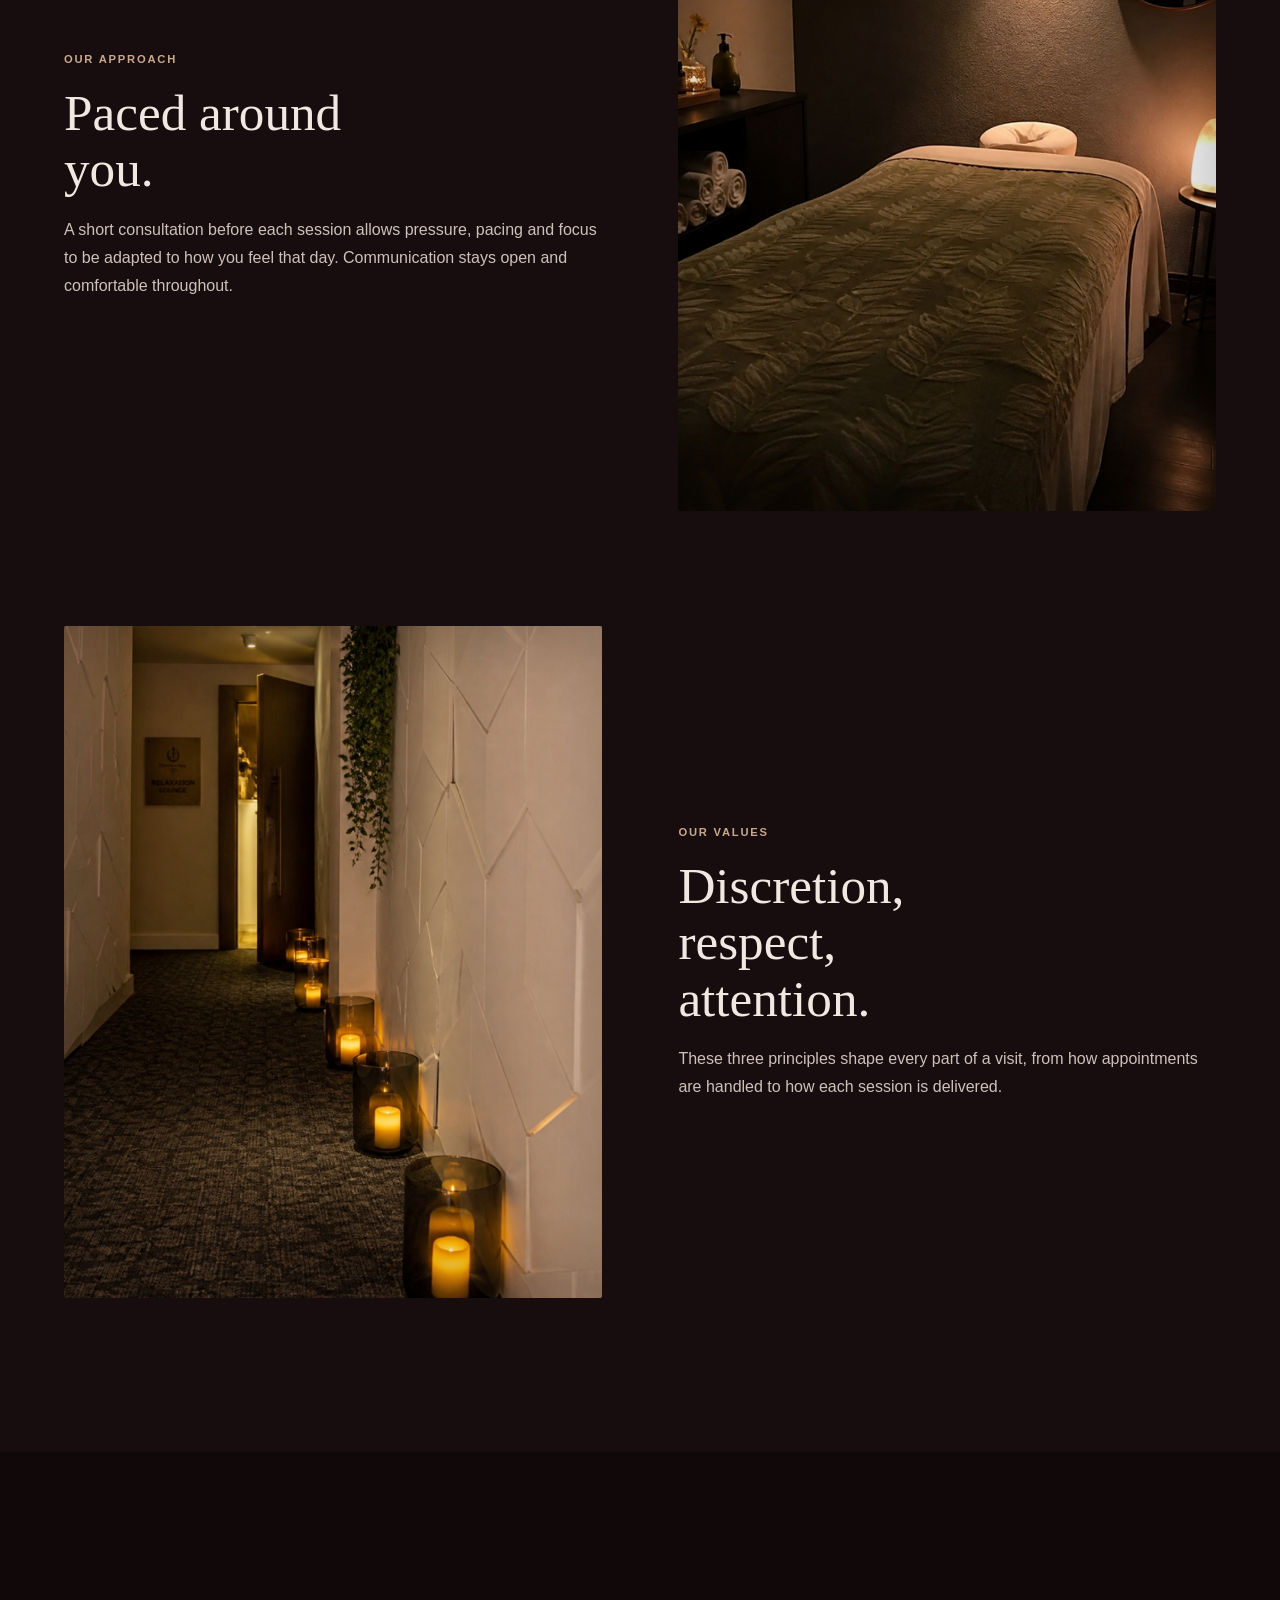
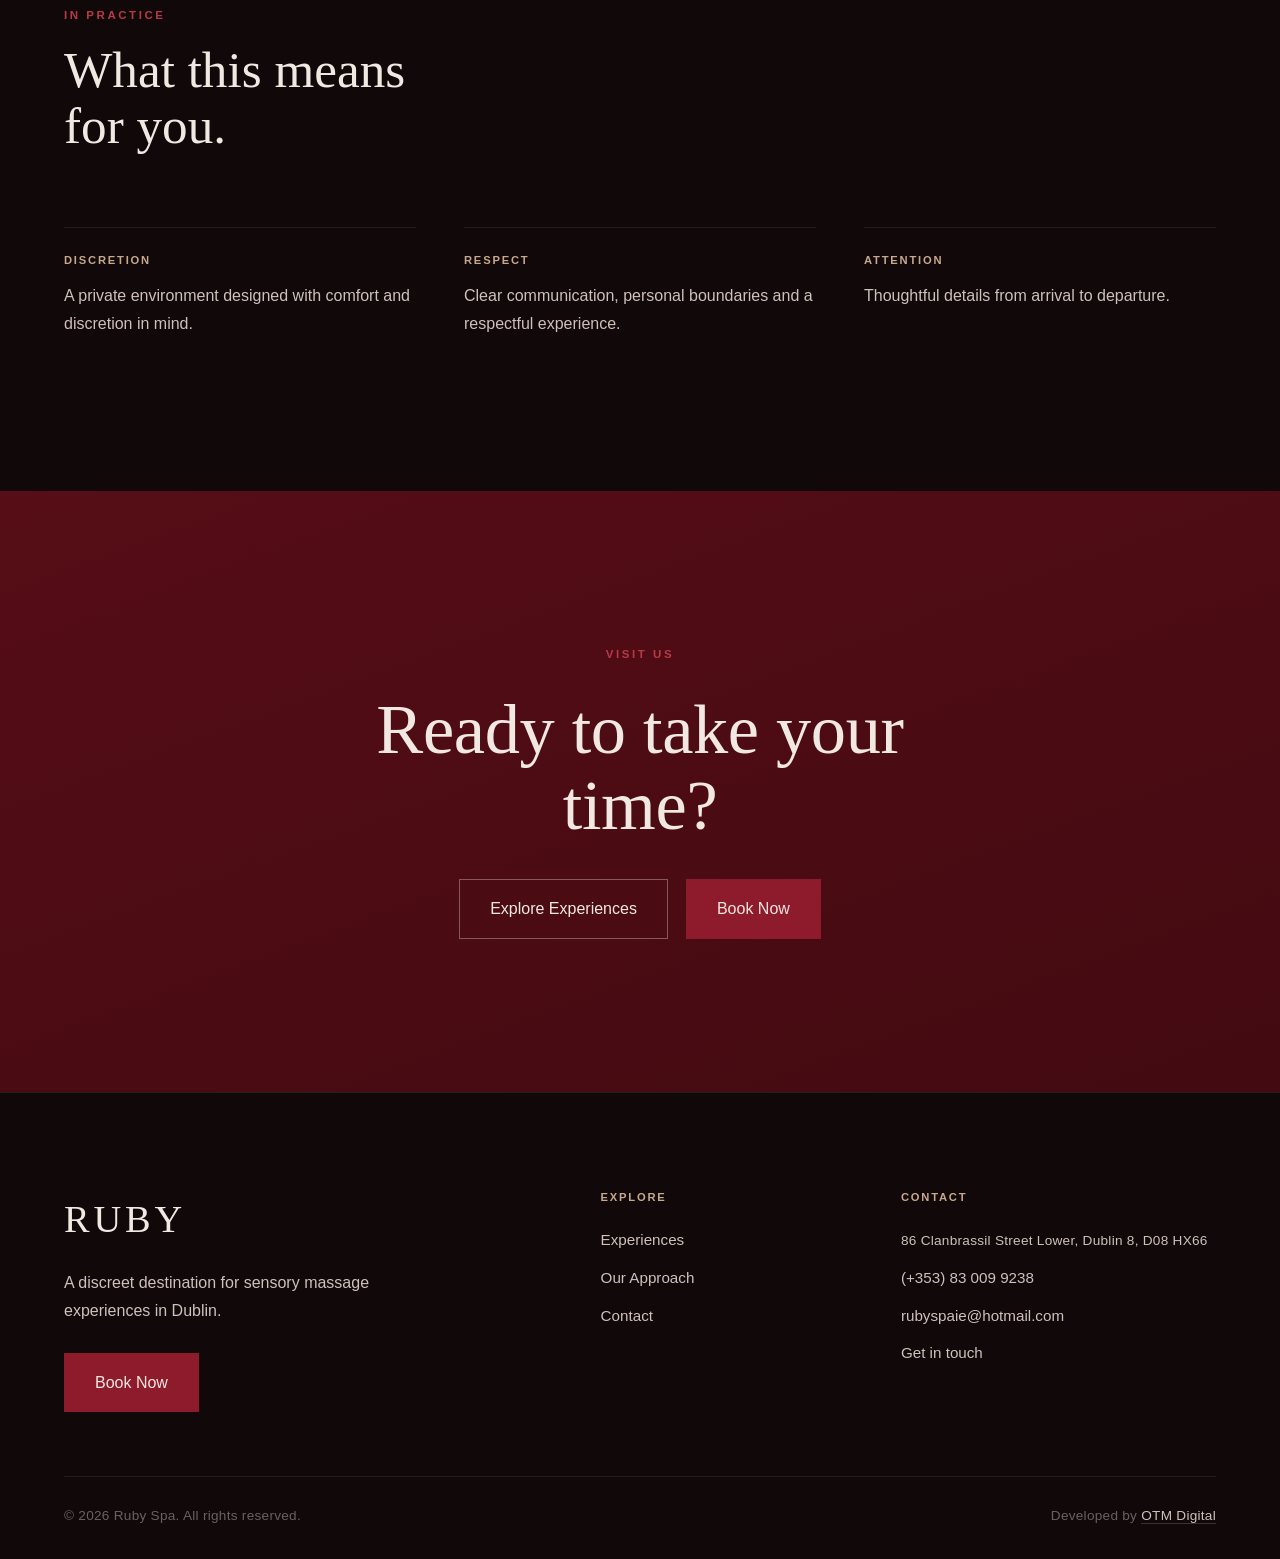
==== commit 1beffd88: "Remove dashes and hyphens from visible copy Co-Authored-By: Claude Sonnet 5.5 <noreply@anthropic.com" ====
--- a/about.html
+++ b/about.html
@@ -3,12 +3,12 @@
 <head>
   <meta charset="UTF-8" />
   <meta name="viewport" content="width=device-width, initial-scale=1.0" />
-  <title>About — Ruby Spa</title>
+  <title>About | Ruby Spa</title>
   <meta name="description" content="Ruby Spa is a discreet destination for sensory massage experiences in Dublin, created for guests who value privacy and attentive service." />
   <link rel="canonical" href="about.html" />
 
   <meta property="og:type" content="website" />
-  <meta property="og:title" content="About — Ruby Spa" />
+  <meta property="og:title" content="About | Ruby Spa" />
   <meta property="og:description" content="A private space in Dublin, created for guests who value privacy and attentive service." />
   <meta property="og:url" content="about.html" />
 
@@ -71,14 +71,14 @@
             <p class="label reveal">Our Space</p>
             <h2 class="h2 reveal reveal-delay-1">Considered, quiet, private.</h2>
             <p class="body reveal reveal-delay-2">
-              Every room is arranged to feel private and unhurried, with lighting, temperature and sound kept deliberately low-key so attention stays on the experience itself.
+              Every room is arranged to feel private and unhurried, with lighting, temperature and sound kept deliberately low key so attention stays on the experience itself.
             </p>
           </div>
         </div>
 
         <div class="about-block">
           <div class="about-figure reveal">
-            <div class="photo photo--velvet"><img src="assets/images/treatment-room-green.jpg" alt="Dimly lit treatment room with a leaf-patterned bedspread, salt lamp and warm candlelight" width="1264" height="1264" loading="lazy" /></div>
+            <div class="photo photo--velvet"><img src="assets/images/treatment-room-green.jpg" alt="Dimly lit treatment room with a leaf patterned bedspread, salt lamp and warm candlelight" width="1264" height="1264" loading="lazy" /></div>
           </div>
           <div class="about-copy">
             <p class="label reveal">Our Approach</p>
@@ -97,7 +97,7 @@
             <p class="label reveal">Our Values</p>
             <h2 class="h2 reveal reveal-delay-1">Discretion, respect, attention.</h2>
             <p class="body reveal reveal-delay-2">
-              These three principles shape every part of a visit — from how appointments are handled to how each session is delivered.
+              These three principles shape every part of a visit, from how appointments are handled to how each session is delivered.
             </p>
           </div>
         </div>
